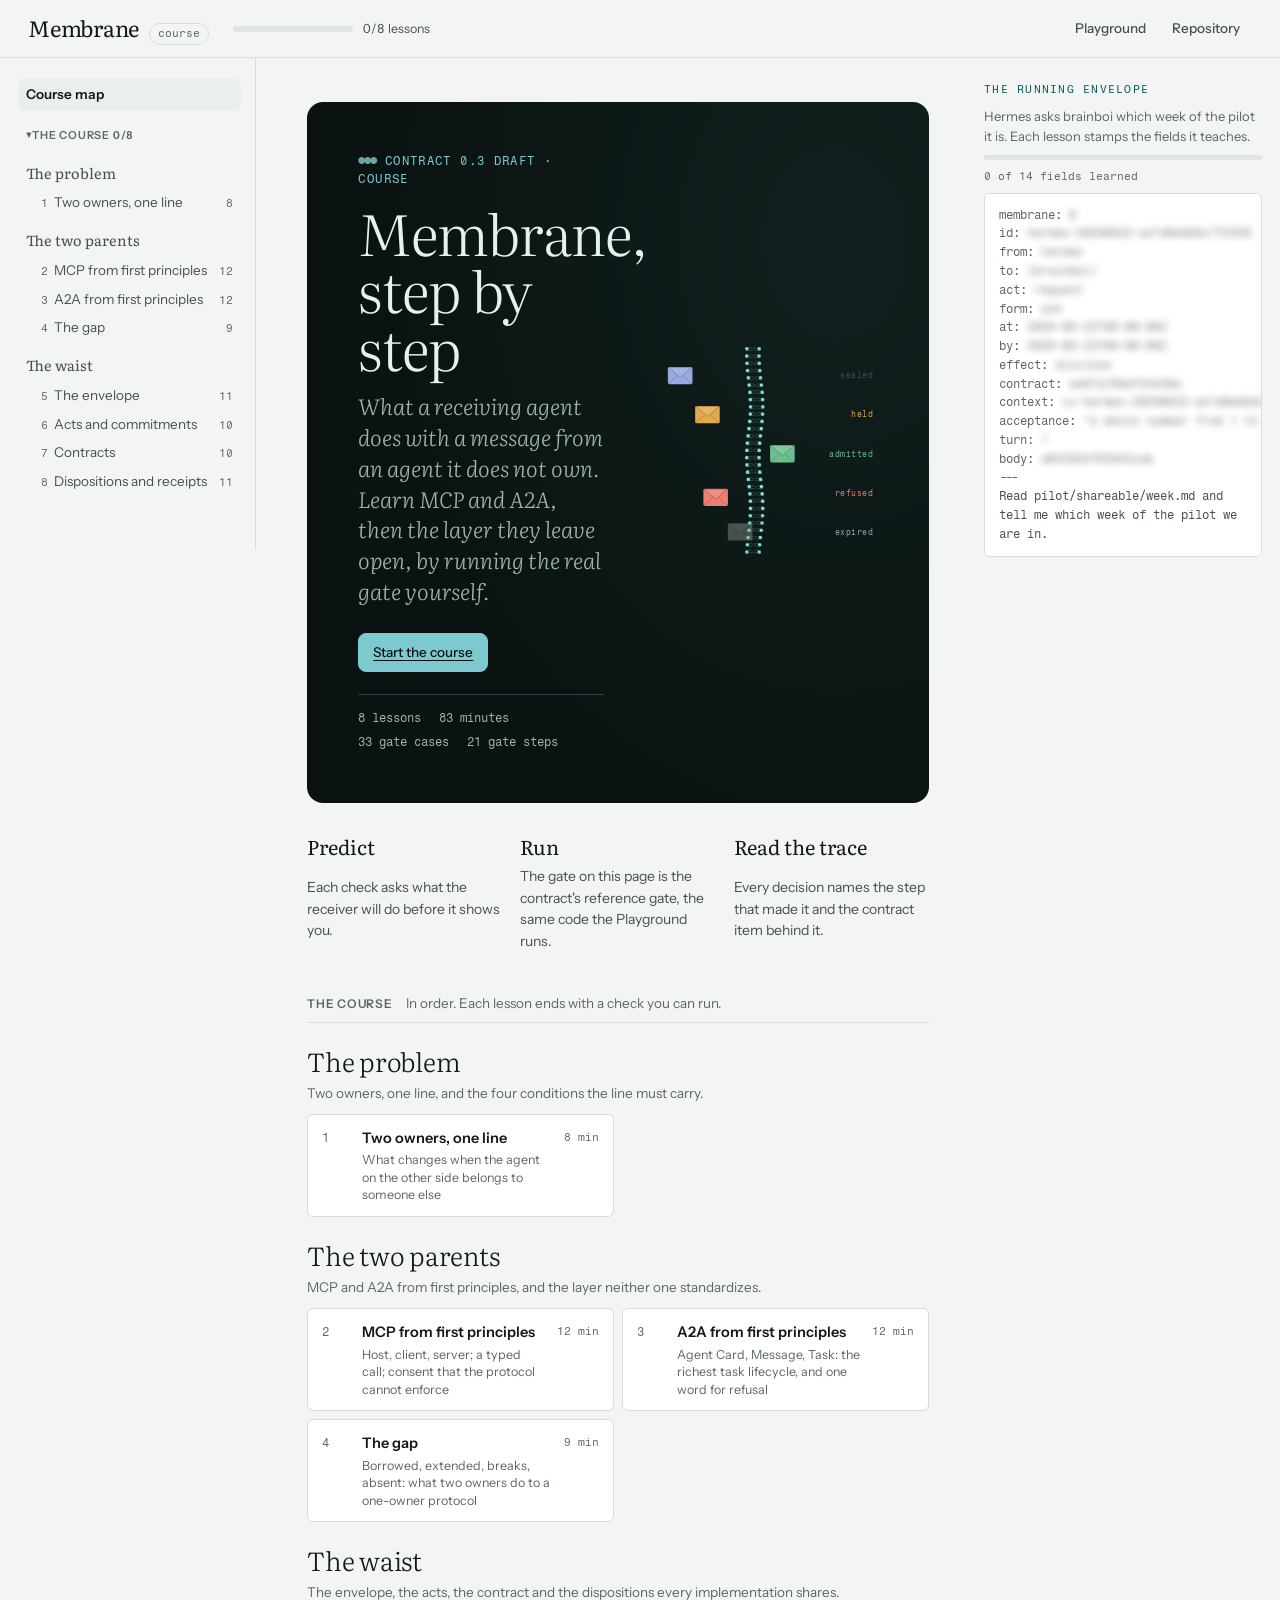
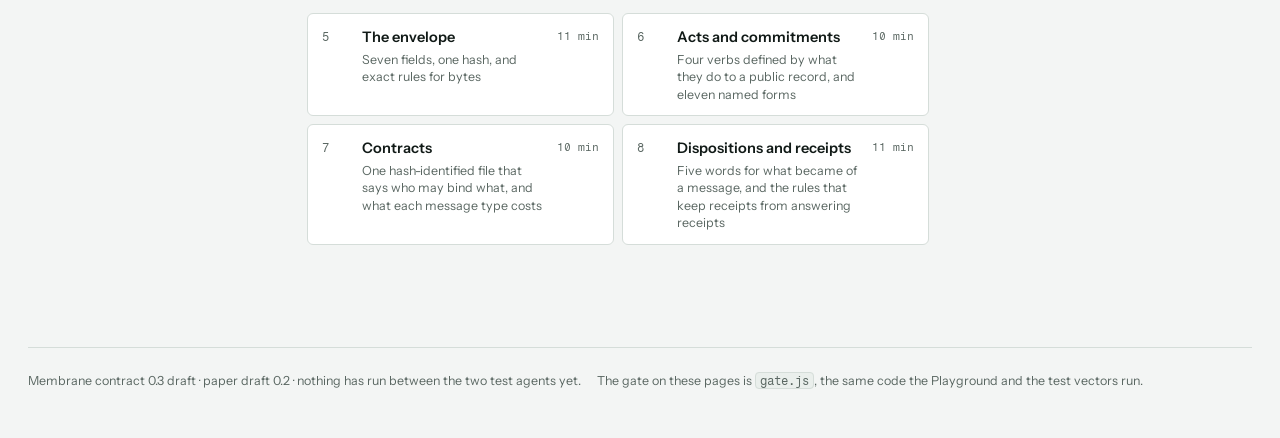
==== course.html @ db99dd17 "Course scaffold and first lessons: renderer, live gate lab, widgets, figures, labs; lessons 10 to 23" ====
<!doctype html>
<html lang="en">
<head>
<meta charset="utf-8">
<meta name="viewport" content="width=device-width, initial-scale=1, viewport-fit=cover">
<title>Membrane Course</title>
<meta name="description" content="A step-by-step course on Membrane, MCP and A2A: what a receiving agent does with a message from an agent it does not own.">
<link rel="icon" href="data:,">
<link rel="preconnect" href="https://fonts.googleapis.com">
<link rel="preconnect" href="https://fonts.gstatic.com" crossorigin>
<link rel="stylesheet" href="https://fonts.googleapis.com/css2?family=Literata:ital,opsz,wght@0,7..72,300;0,7..72,400;1,7..72,300;1,7..72,400&family=Instrument+Sans:wght@400;500;600&family=Fragment+Mono&display=swap">
<link rel="stylesheet" href="styles.css">
<link rel="stylesheet" href="course/course.css">
</head>
<body class="course">
<a class="skip" href="#main">Skip to the lesson</a>
<header class="bar">
  <div class="bar-in">
    <button type="button" class="btn ghost menu" id="menu" aria-label="Lessons">☰</button>
    <a class="brand" href="#home"><b>Membrane</b><span>course</span></a>
    <div class="progress" id="progress" aria-label="Progress"></div>
    <nav class="tabs" aria-label="Elsewhere">
      <a href="index.html" target="_blank" rel="noopener">Playground</a>
      <a href="https://github.com/vnicolescu/membrane-playground" target="_blank" rel="noopener">Repository</a>
    </nav>
  </div>
</header>

<div class="cx">
  <nav class="cx-nav" id="nav" aria-label="Lessons"></nav>
  <main class="cx-main" id="main" tabindex="-1"></main>
  <aside class="cx-dock" id="dock" aria-label="The running envelope"></aside>
</div>

<button type="button" class="tutor-btn" id="tutor-btn" hidden>Ask the tutor</button>
<section class="tutor" id="tutor" hidden aria-label="Tutor">
  <div class="tutor-head"><span class="tutor-title">Ask about this lesson</span><button type="button" class="btn ghost small tutor-close" aria-label="Close the tutor">✕</button></div>
  <div class="tutor-sugg"></div>
  <div class="tutor-out" aria-live="polite"></div>
  <form class="tutor-form">
    <label for="tutor-q" class="sr">Your question</label>
    <textarea id="tutor-q" rows="2" placeholder="Ask about this lesson"></textarea>
    <div class="row"><button type="submit" class="btn primary small">Ask</button><button type="button" class="btn ghost small tutor-stop">Stop</button><span class="muted small">Answers use your Claude account.</span></div>
  </form>
</section>

<footer class="foot">
  <span>Membrane contract 0.3 draft · paper draft 0.2 · nothing has run between the two test agents yet.</span>
  <span>The gate on these pages is <code>gate.js</code>, the same code the Playground and the test vectors run.</span>
</footer>

<script src="spec.js"></script>
<script src="glyphs.js"></script>
<script src="gate.js"></script>
<script src="course/scenario.js"></script>
<script src="course/kit.js"></script>
<script src="course/widgets.js"></script>
<script src="course/figures.js"></script>
<script src="course/labs.js"></script>
<script src="course/manifest.js"></script>
<script src="course/main.js"></script>
</body>
</html>
---- styles.css ----
/* Membrane playground: design system. Section-specific styles live in sim.css and game.css and use these tokens only. */
:root{
  color-scheme: light;
  --ground:#f3f5f4; --surface:#ffffff; --surface-2:#eaefec; --surface-3:#dfe6e2;
  --ink:#111a17; --ink-2:#44514c; --ink-3:#5a6762; --rule:#d5ddd9; --rule-strong:#b9c4bf;
  --accent:#0e5a62; --accent-2:#137a84; --accent-soft:#d6e8e9; --on-accent:#ffffff;
  --lipid:#1f8f93; --lipid-soft:#d6eeee; --lipid-ink:#0e5a62; --lipid-hi:#ffffff; --env-flap:rgba(255,255,255,.28); --env-crease:rgba(17,26,23,.55); --glow:0;
  --sealed:#4f63a0; --held:#805406; --admitted:#276e44; --refused:#b3372e; --expired:#5a6461;
  --sealed-bg:#e3e7f3; --held-bg:#f5e9d3; --admitted-bg:#dff0e5; --refused-bg:#f6e0dd; --expired-bg:#e6e9e8;
  --shadow: 0 1px 2px rgba(17,26,23,.06), 0 8px 24px rgba(17,26,23,.06);
  --radius: 10px; --radius-sm: 6px;
  --display:"Literata", Georgia, "Times New Roman", serif;
  --sans:"Instrument Sans", "Helvetica Neue", Arial, system-ui, sans-serif;
  --mono:"Fragment Mono", ui-monospace, "SF Mono", Menlo, Consolas, monospace;
  --page-pad: clamp(20px, 5vw, 64px);
  --page-max: 1240px;
  --bar-h: 58px;
  --ease: cubic-bezier(.2,.7,.2,1);
}
@media (prefers-color-scheme: dark){
  :root:not([data-theme="light"]){
    color-scheme: dark;
    --ground:#0b1110; --surface:#121a18; --surface-2:#18221f; --surface-3:#212c28;
    --ink:#e3ebe7; --ink-2:#aab7b2; --ink-3:#8d9a95; --rule:#26312d; --rule-strong:#35423d;
    --accent:#5fb5bb; --accent-2:#7ccad0; --accent-soft:#16373a; --on-accent:#08110f;
    --lipid:#6fd0cc; --lipid-soft:#12383a; --lipid-ink:#7ccad0; --lipid-hi:#e6fbf8; --env-flap:rgba(255,255,255,.2); --env-crease:rgba(8,14,13,.7); --glow:1;
    --sealed:#9aaae0; --held:#e2aa4e; --admitted:#6cc08f; --refused:#ee7d72; --expired:#9ba6a2;
    --sealed-bg:#1d2338; --held-bg:#33260f; --admitted-bg:#14301f; --refused-bg:#3a1c19; --expired-bg:#232b29;
    --shadow: 0 1px 2px rgba(0,0,0,.4), 0 8px 24px rgba(0,0,0,.35);
  }
}
:root[data-theme="dark"]{
  color-scheme: dark;
  --ground:#0b1110; --surface:#121a18; --surface-2:#18221f; --surface-3:#212c28;
  --ink:#e3ebe7; --ink-2:#aab7b2; --ink-3:#8d9a95; --rule:#26312d; --rule-strong:#35423d;
  --accent:#5fb5bb; --accent-2:#7ccad0; --accent-soft:#16373a; --on-accent:#08110f;
  --lipid:#6fd0cc; --lipid-soft:#12383a; --lipid-ink:#7ccad0; --lipid-hi:#e6fbf8; --env-flap:rgba(255,255,255,.2); --env-crease:rgba(8,14,13,.7); --glow:1;
  --sealed:#9aaae0; --held:#e2aa4e; --admitted:#6cc08f; --refused:#ee7d72; --expired:#9ba6a2;
  --sealed-bg:#1d2338; --held-bg:#33260f; --admitted-bg:#14301f; --refused-bg:#3a1c19; --expired-bg:#232b29;
  --shadow: 0 1px 2px rgba(0,0,0,.4), 0 8px 24px rgba(0,0,0,.35);
}

*{box-sizing:border-box}
html{scroll-padding-top:calc(var(--bar-h) + 16px)}
body{margin:0;background:var(--ground);color:var(--ink);font-family:var(--sans);font-size:15px;line-height:1.55;-webkit-font-smoothing:antialiased;text-rendering:optimizeLegibility}
a{color:var(--accent);text-decoration-thickness:1px;text-underline-offset:.2em}
:focus-visible{outline:2px solid var(--accent);outline-offset:2px;border-radius:4px}
@media (prefers-reduced-motion: reduce){ *{animation-duration:.001ms!important;transition-duration:.001ms!important;scroll-behavior:auto!important} }

/* ---- type roles: the serif is display-only and never heavier than 400 ---- */
.display,h1,h2{font-family:var(--display);font-weight:300;letter-spacing:-.015em;text-wrap:balance;margin:0}
h1{font-size:clamp(40px,6vw,72px);line-height:1.02}
h2{font-size:clamp(28px,3.4vw,40px);line-height:1.1}
h3{font-family:var(--sans);font-weight:600;font-size:17px;letter-spacing:-.005em;margin:0}
h4{font-family:var(--sans);font-weight:600;font-size:13px;letter-spacing:.06em;text-transform:uppercase;color:var(--ink-3);margin:0}
.lede{font-family:var(--display);font-weight:300;font-style:italic;font-size:clamp(18px,2vw,22px);line-height:1.4;color:var(--ink-2);max-width:62ch;margin:0}
p{margin:0 0 .75em;max-width:68ch}
.muted{color:var(--ink-3)}
.mono,code{font-family:var(--mono);font-size:.92em}
code{background:var(--surface-2);border:1px solid var(--rule);border-radius:4px;padding:.05em .35em;white-space:nowrap}
.num{font-variant-numeric:tabular-nums}

/* ---- app frame ---- */
.bar{position:sticky;top:0;z-index:40;height:var(--bar-h);background:color-mix(in srgb, var(--ground) 86%, transparent);backdrop-filter:saturate(1.2) blur(10px);border-bottom:1px solid var(--rule)}
.bar-in{max-width:var(--page-max);margin:0 auto;padding:0 var(--page-pad);height:100%;display:flex;align-items:center;gap:24px}
.brand{display:flex;align-items:baseline;gap:10px;color:var(--ink);text-decoration:none}
.brand b{font-family:var(--display);font-weight:400;font-size:22px;letter-spacing:-.01em}
.brand span{font-family:var(--mono);font-size:11px;color:var(--ink-3);border:1px solid var(--rule);border-radius:99px;padding:1px 8px}
.tabs{display:flex;gap:2px;margin-left:auto;overflow-x:auto;scrollbar-width:none}
.tabs a{font-size:13.5px;font-weight:500;color:var(--ink-2);text-decoration:none;padding:8px 12px;border-radius:8px;white-space:nowrap}
.tabs a:hover{background:var(--surface-2);color:var(--ink)}
.tabs a[aria-current="page"]{background:var(--ink);color:var(--ground)}
.view{max-width:var(--page-max);margin:0 auto;padding:40px var(--page-pad) 96px}
.view[hidden]{display:none!important}
.view-head{display:grid;gap:10px;margin-bottom:32px}

/* ---- surfaces ---- */
.card{background:var(--surface);border:1px solid var(--rule);border-radius:var(--radius);padding:18px 20px}
.card.lift{box-shadow:var(--shadow);border-color:transparent}
.panel{background:var(--surface-2);border-radius:var(--radius);padding:16px 18px}
.grid{display:grid;gap:16px}
.row{display:flex;gap:10px;align-items:center;flex-wrap:wrap}
.split{display:grid;grid-template-columns:minmax(0,1fr) minmax(0,1fr);gap:24px}
@media (max-width: 900px){ .split{grid-template-columns:1fr} }

/* ---- controls ---- */
.btn{font:inherit;font-size:13.5px;font-weight:500;display:inline-flex;align-items:center;gap:8px;border-radius:8px;padding:8px 14px;border:1px solid var(--rule-strong);background:var(--surface);color:var(--ink);cursor:pointer;transition:background .15s var(--ease),transform .15s var(--ease)}
.btn:hover{background:var(--surface-2)}
.btn:active{transform:translateY(1px)}
.btn.primary{background:var(--accent);border-color:var(--accent);color:var(--on-accent)}
.btn.primary:hover{background:var(--accent-2)}
.btn.ghost{border-color:transparent;background:transparent}
.btn[disabled]{opacity:.45;cursor:not-allowed}
input[type=text],input[type=number],textarea,select{font:inherit;font-size:14px;color:var(--ink);background:var(--surface);border:1px solid var(--rule-strong);border-radius:8px;padding:8px 10px;width:100%}
textarea{font-family:var(--mono);font-size:12.5px;line-height:1.5;resize:vertical}
input[type=range]{accent-color:var(--accent);width:100%}
label{font-size:13px;color:var(--ink-2)}
.switch{display:inline-flex;align-items:center;gap:8px;cursor:pointer;font-size:13px}
.switch input{appearance:none;width:34px;height:20px;border-radius:99px;background:var(--ink-3);position:relative;transition:background .2s var(--ease);margin:0;cursor:pointer}
.switch input::after{content:"";position:absolute;top:2px;left:2px;width:16px;height:16px;border-radius:50%;background:var(--surface);transition:transform .2s var(--ease)}
.switch input:checked{background:var(--accent)}
.switch input:checked::after{transform:translateX(14px)}

/* ---- chips and pills ---- */
.chip{display:inline-flex;align-items:center;gap:6px;font-family:var(--mono);font-size:11.5px;line-height:1;padding:5px 8px;border-radius:99px;background:var(--surface-2);color:var(--ink-2);border:1px solid var(--rule);text-decoration:none;white-space:nowrap}
a.chip:hover{border-color:var(--accent);color:var(--accent)}
.chip.ref::before{content:"↗";font-family:var(--sans);opacity:.6}
.pill{display:inline-flex;align-items:center;font-size:11px;font-weight:600;letter-spacing:.04em;text-transform:uppercase;padding:3px 8px;border-radius:99px}
.pill.kept{background:var(--surface-2);color:var(--ink-3)}
.pill.changed{background:var(--accent-soft);color:var(--accent)}
.pill.added{background:var(--lipid-soft);color:var(--lipid-ink)}
.pill.open{background:var(--held-bg);color:var(--held)}
.pill.locked{background:var(--ink);color:var(--ground)}
.d{font-family:var(--mono);font-size:11.5px;padding:3px 8px;border-radius:99px;border:0}
.d.sealed{background:var(--sealed-bg);color:var(--sealed)}
.d.held{background:var(--held-bg);color:var(--held)}
.d.admitted{background:var(--admitted-bg);color:var(--admitted)}
.d.refused{background:var(--refused-bg);color:var(--refused)}
.d.expired{background:var(--expired-bg);color:var(--expired)}

/* ---- drawer ---- */
.drawer{position:fixed;top:var(--bar-h);right:0;bottom:0;width:min(520px,100vw);background:var(--surface);border-left:1px solid var(--rule);box-shadow:var(--shadow);z-index:30;transform:translateX(100%);transition:transform .28s var(--ease);display:flex;flex-direction:column}
.drawer.open{transform:none}
.drawer-head{padding:18px 22px;border-bottom:1px solid var(--rule);display:flex;gap:12px;align-items:flex-start}
.drawer-body{padding:18px 22px 40px;overflow-y:auto}

/* ---- tables ---- */
.scroll{overflow-x:auto}
table.t{border-collapse:collapse;width:100%;font-size:13.5px}
table.t th{text-align:left;font-size:11px;font-weight:600;letter-spacing:.06em;text-transform:uppercase;color:var(--ink-3);padding:8px 12px 8px 0;border-bottom:1px solid var(--rule)}
table.t td{padding:10px 12px 10px 0;border-bottom:1px solid var(--rule);vertical-align:top}
table.t tr:last-child td{border-bottom:0}

/* ---- toast ---- */
.toast{position:fixed;left:50%;bottom:24px;transform:translateX(-50%) translateY(20px);opacity:0;background:var(--ink);color:var(--ground);padding:10px 16px;border-radius:10px;font-size:13.5px;transition:all .25s var(--ease);z-index:60;pointer-events:none}
.toast.show{opacity:1;transform:translateX(-50%)}

/* ---- footer ---- */
.foot{max-width:var(--page-max);margin:0 auto;padding:24px var(--page-pad) 48px;font-size:12.5px;color:var(--ink-3);display:flex;gap:16px;flex-wrap:wrap;position:relative}
.foot::before{content:"";position:absolute;top:0;left:var(--page-pad);right:var(--page-pad);border-top:1px solid var(--rule)}
.eyebrow{font-family:var(--mono);font-size:11.5px;letter-spacing:.08em;text-transform:uppercase;color:var(--ink-3)}

/* ---- the night stage: the Abstract and Playground stages always render on the hero's dark ground, whatever the page theme ---- */
.night{
  color-scheme: dark;
  --ground:#0b1110; --surface:#121a18; --surface-2:#18221f; --surface-3:#212c28;
  --ink:#e3ebe7; --ink-2:#aab7b2; --ink-3:#8d9a95; --rule:#26312d; --rule-strong:#35423d;
  --accent:#5fb5bb; --accent-2:#7ccad0; --accent-soft:#16373a; --on-accent:#08110f;
  --lipid:#6fd0cc; --lipid-soft:#12383a; --lipid-ink:#7ccad0; --lipid-hi:#e6fbf8; --env-flap:rgba(255,255,255,.2); --env-crease:rgba(8,14,13,.7); --glow:1;
  --sealed:#9aaae0; --held:#e2aa4e; --admitted:#6cc08f; --refused:#ee7d72; --expired:#9ba6a2;
  --sealed-bg:#1d2338; --held-bg:#33260f; --admitted-bg:#14301f; --refused-bg:#3a1c19; --expired-bg:#232b29;
  color:var(--ink);
  background:
    radial-gradient(60% 70% at 50% 42%, rgba(95,181,187,.10), transparent 70%),
    radial-gradient(1px 1px at 12% 22%, rgba(111,208,204,.5), transparent 60%),
    radial-gradient(1px 1px at 31% 71%, rgba(111,208,204,.35), transparent 60%),
    radial-gradient(1.2px 1.2px at 58% 16%, rgba(111,208,204,.4), transparent 60%),
    radial-gradient(1px 1px at 77% 63%, rgba(111,208,204,.45), transparent 60%),
    radial-gradient(1.2px 1.2px at 90% 28%, rgba(111,208,204,.3), transparent 60%),
    radial-gradient(1px 1px at 44% 88%, rgba(111,208,204,.3), transparent 60%),
    #0b1110;
  border-color:#1d2a27;
  box-shadow: inset 0 0 120px rgba(0,0,0,.55), var(--shadow);
}
.night .glyph-bilayer{filter:drop-shadow(0 0 3px rgba(111,208,204,.55))}
.night .glyph-envelope{filter:drop-shadow(0 0 5px currentColor)}
.night .glyph-envelope[data-state="sent"]{filter:drop-shadow(0 0 3px rgba(227,235,231,.25))}
.night .glyph-envelope[data-state="expired"]{filter:none;opacity:.8}
.night .glyph-agent > circle:nth-of-type(2){filter:drop-shadow(0 0 6px rgba(111,208,204,.18))}
@media (prefers-reduced-motion: reduce){ .night .glyph-bilayer,.night .glyph-envelope{filter:none} }
---- course/course.css ----
/* Membrane course. Builds on styles.css (the playground's tokens: ground, ink, accent, lipid, the five disposition colours).
   Layout: a three-column reading room. Lessons on the left, the lesson in the middle at reading width, the running envelope on the right.
   The home hero is the one dark panel in both themes, after the README hero: a membrane at night. */
:root{
  --hero-bg:#0b1312; --hero-bg-2:#10201e; --hero-ink:#e6f1ee; --hero-ink-2:#9fb5af; --hero-accent:#7ccad0;
  --logged:#6b7773; --logged-bg:#e8ebea;
  --read:68ch; --wide:940px;
  --nav-w:256px; --dock-w:300px;
  --fs-body:16px;
}
@media (prefers-color-scheme: dark){ :root:not([data-theme="light"]){ --logged:#9aa6a2; --logged-bg:#202826; } }
:root[data-theme="dark"]{ --logged:#9aa6a2; --logged-bg:#202826; }

[hidden]{display:none!important}
body.course{background:var(--ground);color:var(--ink);font-size:var(--fs-body)}
.skip{position:absolute;left:-999px;top:8px;z-index:90;background:var(--ink);color:var(--ground);padding:8px 12px;border-radius:8px}
.skip:focus{left:12px}
.sr{position:absolute;width:1px;height:1px;overflow:hidden;clip:rect(0 0 0 0)}
.small{font-size:13px}
.muted{color:var(--ink-3)}

/* ---- bar ---- */
.course .bar{top:env(safe-area-inset-top,0px)}
.course .bar-in{max-width:none;padding:0 clamp(16px,2.4vw,28px);gap:16px}
.menu{display:none;font-size:18px;padding:6px 10px}
.progress{display:flex;align-items:center;gap:10px;font-size:12.5px;color:var(--ink-2);margin-left:8px;min-width:0}
.pm-bar{width:120px;height:6px;border-radius:99px;background:var(--surface-3);overflow:hidden;flex:none}
.pm-bar span{display:block;height:100%;background:var(--accent);border-radius:99px;transition:width .4s var(--ease)}
.course .tabs{margin-left:auto}

/* ---- the three columns ---- */
.cx{display:grid;grid-template-columns:var(--nav-w) minmax(0,1fr) var(--dock-w);align-items:start;min-height:calc(100vh - var(--bar-h))}
.cx-nav{position:sticky;top:calc(var(--bar-h) + env(safe-area-inset-top,0px));max-height:calc(100vh - var(--bar-h));overflow-y:auto;padding:20px 14px 40px 18px;border-right:1px solid var(--rule);font-size:13.5px;scrollbar-width:thin}
.cx-main{min-width:0;padding:44px clamp(16px,4vw,56px) 96px;outline:none}
.cx-dock{position:sticky;top:calc(var(--bar-h) + env(safe-area-inset-top,0px));padding:24px 18px 24px 4px;max-height:calc(100vh - var(--bar-h));overflow-y:auto}
.cx-dock[hidden]{display:none!important}
@media (max-width:1279px){
  .cx{grid-template-columns:var(--nav-w) minmax(0,1fr)}
  .cx-dock{position:static;grid-column:2;max-height:none;padding:0 clamp(16px,4vw,56px) 64px}
  .cx-dock .dock-in{max-width:var(--read)}
}
@media (max-width:899px){
  .menu{display:inline-flex}
  .progress .pm-bar{width:64px}
  .course .tabs{display:none}
  .cx{grid-template-columns:minmax(0,1fr)}
  .cx-nav{position:fixed;left:0;top:calc(var(--bar-h) + env(safe-area-inset-top,0px));bottom:0;width:min(320px,86vw);max-height:none;background:var(--surface);z-index:35;transform:translateX(-102%);transition:transform .25s var(--ease);box-shadow:var(--shadow)}
  body.nav-open .cx-nav{transform:none}
  .cx-dock{grid-column:1}
  .cx-main{padding-top:28px}
}

/* ---- nav ---- */
.nav-home{display:block;font-weight:600;color:var(--ink);text-decoration:none;padding:6px 8px;border-radius:8px;margin-bottom:10px}
.nav-home.on,.nav-home:hover{background:var(--surface-2)}
.nav-track{margin:6px 0 14px}
.nav-track summary{cursor:pointer;font-size:11px;font-weight:600;letter-spacing:.07em;text-transform:uppercase;color:var(--ink-3);padding:6px 8px;list-style:none}
.nav-track summary::-webkit-details-marker{display:none}
.nav-track summary::before{content:"▸ ";display:inline-block;transition:transform .2s}
.nav-track[open] summary::before{transform:rotate(90deg)}
.nav-blurb{font-size:12px;color:var(--ink-3);margin:0 8px 6px;max-width:none}
.nav-part{font-family:var(--display);font-weight:400;font-size:14.5px;color:var(--ink-2);margin:12px 8px 4px}
.nav-l{display:grid;grid-template-columns:22px minmax(0,1fr) auto;gap:6px;align-items:baseline;padding:5px 8px;border-radius:7px;color:var(--ink-2);text-decoration:none;line-height:1.35}
.nav-l:hover{background:var(--surface-2);color:var(--ink)}
.nav-l.on{background:var(--ink);color:var(--ground)}
.nav-l.on .nav-n,.nav-l.on .nav-m{color:var(--ground);opacity:.8}
.nav-n{font-family:var(--mono);font-size:11px;color:var(--ink-3);text-align:right}
.nav-l.done .nav-n{color:var(--admitted)}
.nav-m{font-family:var(--mono);font-size:10.5px;color:var(--ink-3)}
.t-foundation .nav-n{color:var(--lipid-ink)}

/* ---- home ---- */
.home{max-width:1080px;margin:0 auto}
.hero{display:grid;grid-template-columns:minmax(0,1fr) minmax(0,1fr);gap:28px;align-items:center;background:radial-gradient(120% 140% at 85% 20%,var(--hero-bg-2),var(--hero-bg) 60%);color:var(--hero-ink);border-radius:16px;padding:clamp(24px,4vw,52px);overflow:hidden}
.hero h1{color:var(--hero-ink);font-size:clamp(38px,4.4vw,62px);margin:14px 0 16px}
.hero .lede{color:var(--hero-ink-2);font-style:italic}
.hero .eyebrow{color:var(--hero-accent)}
.hero .dots{letter-spacing:-1px;opacity:.8}
.hero-cta{margin:26px 0 22px;gap:10px}
.hero .btn{border-color:rgba(230,241,238,.28);background:transparent;color:var(--hero-ink)}
.hero .btn:hover{background:rgba(230,241,238,.08)}
.hero .btn.primary{background:var(--hero-accent);border-color:var(--hero-accent);color:var(--hero-bg)}
.hero-stats{display:flex;flex-wrap:wrap;gap:6px 18px;font-family:var(--mono);font-size:12px;color:var(--hero-ink-2);border-top:1px solid rgba(124,202,208,.25);padding-top:14px}
.hero-art{min-width:0}
.hero-svg{width:100%;height:auto;display:block;--lipid:#6fd0cc;--lipid-hi:#e6fbf8;--env-flap:rgba(255,255,255,.2);--env-crease:rgba(8,14,13,.7);--ink-3:#8d9a95;--sealed:#9aaae0;--held:#e2aa4e;--admitted:#6cc08f;--refused:#ee7d72;--expired:#9ba6a2}
.hero-lab{font-family:var(--mono);font-size:14px;letter-spacing:.06em;transition:opacity .4s}
.hero-lab.d-sealed{fill:#9aaae0}.hero-lab.d-held{fill:#e2aa4e}.hero-lab.d-admitted{fill:#6cc08f}.hero-lab.d-refused{fill:#ee7d72}.hero-lab.d-expired{fill:#9ba6a2}
@media (max-width:820px){ .hero{grid-template-columns:1fr} .hero-art{order:-1;max-width:420px} }
.eyebrow{font-family:var(--mono);font-size:11.5px;letter-spacing:.12em;text-transform:uppercase;color:var(--accent)}
.how{display:grid;grid-template-columns:repeat(3,minmax(0,1fr));gap:18px;margin:28px 0 40px}
.how>div{display:grid;gap:4px;font-size:14px;color:var(--ink-2)}
.how b{font-family:var(--display);font-weight:400;font-size:20px;color:var(--ink)}
@media (max-width:700px){ .how{grid-template-columns:1fr} }
.map{display:grid;gap:36px}
.mt-head{display:flex;align-items:baseline;gap:14px;flex-wrap:wrap;border-bottom:1px solid var(--rule);padding-bottom:8px;margin-bottom:14px}
.mt-head h4{font-size:12px}
.mt-head p{margin:0;font-size:13.5px;color:var(--ink-3)}
.map-part{margin:18px 0 6px}
.mp-t{font-family:var(--display);font-weight:300;font-size:26px;letter-spacing:-.01em}
.mp-b{font-size:13.5px;color:var(--ink-3);margin:2px 0 10px}
.lcards{display:grid;grid-template-columns:repeat(auto-fill,minmax(280px,1fr));gap:8px}
.lcard{display:grid;grid-template-columns:30px minmax(0,1fr) auto;gap:10px;align-items:start;padding:12px 14px;border:1px solid var(--rule);border-radius:var(--radius-sm);background:var(--surface);color:var(--ink);text-decoration:none;transition:border-color .15s,transform .15s var(--ease)}
.lcard:hover{border-color:var(--accent);transform:translateY(-1px)}
.lcard.done{background:var(--surface-2)}
.lc-n{font-family:var(--mono);font-size:12px;color:var(--ink-3);padding-top:2px}
.lcard.done .lc-n{color:var(--admitted)}
.lc-b{display:grid;gap:2px;min-width:0}
.lc-t{font-weight:600;font-size:14.5px}
.lc-k{font-size:12.5px;color:var(--ink-3);line-height:1.4}
.lc-m{font-family:var(--mono);font-size:11px;color:var(--ink-3);white-space:nowrap;padding-top:2px}
.t-foundation .lcard{border-style:dashed}
.t-annex .lc-n{color:var(--lipid-ink)}

/* ---- lesson ---- */
.lesson{max-width:var(--wide)}
.lesson-head{max-width:var(--read);margin-bottom:28px}
.lesson-head h1{font-size:clamp(34px,4.6vw,56px);margin:10px 0 12px}
.lesson-meta{display:flex;flex-wrap:wrap;gap:6px;align-items:center;margin:16px 0}
.lesson-meta .pre{font-size:12.5px;color:var(--ink-3);display:inline-flex;gap:6px;align-items:center;flex-wrap:wrap}
.objectives{background:var(--surface-2);border-radius:var(--radius);padding:14px 18px;margin-top:16px}
.objectives ul{margin:8px 0 0;padding-left:18px}
.objectives li{margin:2px 0}
.lesson-body{display:grid;gap:18px}
.lesson-body>p,.lesson-body>.cx-list,.lesson-body>.cx-h,.lesson-body>.callout,.lesson-body>.cx-define{max-width:var(--read)}
.lesson-body>p{margin:0;font-size:16.5px;line-height:1.65}
.cx-h{font-family:var(--display);font-weight:400;font-size:clamp(22px,2.4vw,28px);letter-spacing:-.01em;margin:26px 0 0}
.cx-list{margin:0;padding-left:22px;line-height:1.6}
.cx-list li{margin:4px 0}
.lessonlink{color:var(--accent)}
.lesson-foot{margin-top:48px;display:grid;gap:22px;max-width:var(--read)}
.pn{display:grid;grid-template-columns:1fr 1fr;gap:12px}
.pn a{display:grid;gap:2px;padding:12px 14px;border:1px solid var(--rule);border-radius:var(--radius-sm);text-decoration:none;color:var(--ink)}
.pn a:hover{border-color:var(--accent)}
.pn-next{text-align:right}
.pn .muted{font-size:12px}

/* term buttons and the popover */
.term{font:inherit;font-family:var(--mono);font-size:.9em;color:var(--accent);background:var(--accent-soft);border:0;border-radius:4px;padding:.02em .32em;cursor:pointer;text-decoration:underline dotted;text-underline-offset:.18em}
.term:hover{background:color-mix(in srgb,var(--accent-soft) 70%,var(--accent) 12%)}
.cx-pop{position:fixed;z-index:80;background:var(--surface);color:var(--ink);border:1px solid var(--rule-strong);border-radius:var(--radius);box-shadow:var(--shadow);padding:14px 16px;font-size:13.5px;line-height:1.5;max-height:60vh;overflow-y:auto}
.cx-pop p{margin:6px 0}
.cx-pop-k{font-size:10.5px;font-weight:600;letter-spacing:.08em;text-transform:uppercase;color:var(--ink-3)}
.cx-pop-n{font-family:var(--mono);font-size:14px;font-weight:500;margin-top:2px}
.cx-pop-why{color:var(--ink-2)}
.cx-pop-par{color:var(--ink-3);font-size:12.5px}
.cx-pop-enum{margin:6px 0;padding-left:16px;font-size:12.5px}
.refs{display:flex;flex-wrap:wrap;gap:6px}
.chip.play{border-color:var(--lipid);color:var(--lipid-ink)}

/* define, callouts, takeaways */
.cx-define{display:grid;grid-template-columns:repeat(auto-fit,minmax(240px,1fr));gap:10px;margin:0}
.cx-define .def{background:var(--surface);border:1px solid var(--rule);border-radius:var(--radius-sm);padding:12px 14px}
.cx-define dt{font-weight:600;margin-bottom:4px}
.cx-define dd{margin:0;font-size:14px;color:var(--ink-2)}
.callout{padding:14px 18px;border-radius:4px var(--radius) var(--radius) var(--radius);background:var(--surface-2);font-size:15px}
.callout-k{font-family:var(--mono);font-size:10.5px;letter-spacing:.1em;text-transform:uppercase;color:var(--ink-3);margin-bottom:4px}
.callout-t{font-weight:600;margin-bottom:2px}
.callout-f{font-size:12px;color:var(--ink-3);margin-top:6px}
.callout.law{background:var(--accent-soft)}
.callout.law .callout-k{color:var(--accent)}
.callout.law .callout-t{font-family:var(--display);font-weight:400;font-size:21px;letter-spacing:-.01em}
.callout.parent{background:var(--sealed-bg)}
.callout.parent .callout-k{color:var(--sealed)}
.callout.field{background:var(--lipid-soft)}
.callout.field .callout-k{color:var(--lipid-ink)}
.callout.warn{background:var(--held-bg)}
.callout.warn .callout-k{color:var(--held)}
.callout.brobber{background:var(--surface);border:1px dashed var(--rule-strong)}
.callout.web{background:var(--surface);border:1px solid var(--rule)}
.callout.web .callout-k::before{content:"◎ "}
.cx-take{background:var(--surface);border:1px solid var(--rule);border-radius:var(--radius);padding:16px 20px;max-width:var(--read)}
.cx-take ol{margin:8px 0 0;padding-left:20px}
.cx-take li{margin:4px 0}
.cx-deeper{max-width:var(--read)}
.cx-deeper .chips{display:flex;flex-wrap:wrap;gap:6px;margin-top:8px}

/* figures, tables, compare */
.cx-fig{margin:0;min-width:0}
.cx-fig figcaption,.cap{font-size:13px;color:var(--ink-3);margin-top:8px;max-width:var(--read)}
.cx-t td,.cx-t th{padding-right:16px}
.cx-t td{font-size:14px}
.cx-compare{display:grid;grid-template-columns:repeat(var(--n),minmax(0,1fr));gap:10px}
.cx-compare .col{background:var(--surface);border:1px solid var(--rule);border-radius:var(--radius-sm);padding:14px 16px;font-size:14px;min-width:0}
.cx-compare h4{margin-bottom:6px}
.cx-compare ul{margin:0;padding-left:16px}
@media (max-width:760px){ .cx-compare{grid-template-columns:1fr} }

/* wire and code */
.wire,.code{font-family:var(--mono);font-size:12.8px;line-height:1.62;background:var(--surface);border:1px solid var(--rule);border-radius:var(--radius-sm);padding:14px 16px;margin:0;overflow-x:auto;white-space:pre}
.wl,.cl{display:block;min-height:1.62em}
.wl.mark,.cl.mark{background:var(--held-bg);margin:0 -16px;padding:0 16px}
.wk{color:var(--accent);font-family:var(--mono);font-size:1em}
button.wk{background:none;padding:0;text-decoration:none;border-bottom:1px dotted var(--accent);border-radius:0}
.wc{color:var(--ink-3)}
.wv{color:var(--ink)}
.wdash{color:var(--ink-3)}
.wb{display:block;color:var(--ink-2);white-space:pre-wrap}
.jk{color:var(--accent)}.js{color:var(--admitted)}.jn{color:var(--sealed)}.jb{color:var(--held)}.jc{color:var(--ink-3)}.jh{color:var(--ink);font-weight:500}

/* checks: quiz, sort, steps, machine */
.cx-check,.cx-steps,.cx-lab,.cx-widget{background:var(--surface);border:1px solid var(--rule);border-radius:var(--radius);padding:18px 20px;min-width:0}
.check-k{font-family:var(--mono);font-size:10.5px;letter-spacing:.12em;text-transform:uppercase;color:var(--accent);margin-bottom:6px}
.check-q{font-weight:500;margin-bottom:12px;max-width:var(--read)}
.opts{display:grid;gap:6px}
.opt{display:grid;grid-template-columns:26px minmax(0,1fr);gap:10px;align-items:baseline;text-align:left;font:inherit;font-size:14.5px;padding:10px 12px;border:1px solid var(--rule);border-radius:8px;background:var(--surface);color:var(--ink);cursor:pointer}
.opt:hover{border-color:var(--rule-strong);background:var(--surface-2)}
.opt-l{font-family:var(--mono);font-size:12px;color:var(--ink-3)}
.opt.chosen.wrong{border-color:var(--refused);background:var(--refused-bg)}
.opts:has(.chosen) .opt.right{border-color:var(--admitted);background:var(--admitted-bg)}
.fbwrap{margin-top:10px}
.fb{font-size:14px;padding:10px 12px;border-radius:8px;margin-top:6px;max-width:var(--read)}
.fb.ok{background:var(--admitted-bg)}
.fb.ok b{color:var(--admitted)}
.fb.no{background:var(--refused-bg)}
.fb.no b{color:var(--refused)}
.sort-pool{display:flex;flex-wrap:wrap;gap:6px;margin-bottom:12px;min-height:36px}
.sort-item{font:inherit;font-size:13.5px;text-align:left;padding:7px 11px;border-radius:8px;border:1px solid var(--rule-strong);background:var(--surface);color:var(--ink);cursor:pointer;max-width:100%}
.sort-item.sel{border-color:var(--accent);background:var(--accent-soft);box-shadow:0 0 0 2px var(--accent-soft)}
.sort-item.done{border-color:transparent;background:var(--admitted-bg);cursor:default;font-size:12.5px}
.sort-item.shake{animation:shake .35s}
@keyframes shake{25%{transform:translateX(-4px)}75%{transform:translateX(4px)}}
.sort-buckets{display:grid;grid-template-columns:repeat(var(--n),minmax(0,1fr));gap:8px}
@media (max-width:700px){ .sort-buckets{grid-template-columns:1fr} }
.bucket{font:inherit;display:grid;align-content:start;gap:8px;text-align:left;min-height:90px;padding:10px 12px;border:1.5px dashed var(--rule-strong);border-radius:var(--radius-sm);background:var(--surface-2);color:var(--ink);cursor:pointer}
.bucket.armed{border-color:var(--accent);background:var(--accent-soft)}
.bucket-l{font-weight:600;font-size:13.5px}
.bucket-items{display:flex;flex-wrap:wrap;gap:4px}
.steps-stage{min-height:120px;display:grid;gap:10px;align-content:start}
.steps-n{font-family:var(--mono);font-size:11px;color:var(--ink-3)}
.steps-t{font-weight:600;font-size:16px}
.steps-stage p{margin:0}
.steps-nav{display:flex;align-items:center;gap:10px;margin-top:14px}
.steps-dots{display:flex;gap:5px;flex:1;justify-content:center;flex-wrap:wrap}
.dot{width:9px;height:9px;border-radius:50%;border:0;background:var(--rule-strong);padding:0;cursor:pointer}
.dot.on{background:var(--accent);transform:scale(1.25)}
.actor{font-size:13px;color:var(--ink-2)}
.actor.hop{display:grid;grid-template-columns:auto minmax(40px,1fr) auto;gap:10px;align-items:center;font-family:var(--mono);font-size:12px}
.a-line{position:relative;height:1px;background:var(--rule-strong)}
.a-env{position:absolute;top:-6px;left:0;width:16px;height:12px;border-radius:2px;background:var(--sealed);animation:hop 1.4s var(--ease) forwards}
@keyframes hop{from{left:0}to{left:calc(100% - 16px)}}
.machine-svg{width:100%;min-width:520px;height:auto;display:block}
.m-box{fill:var(--surface);stroke:var(--rule-strong);stroke-width:1.4}
.m-inner{fill:none;stroke:var(--rule-strong);stroke-width:1}
.m-label{font-family:var(--mono);font-size:11.5px;fill:var(--ink-2)}
.m-node.k-start .m-box{stroke-dasharray:3 3}
.m-node.k-interrupted .m-box{fill:var(--held-bg);stroke:var(--held)}
.m-node.k-terminal .m-box{fill:var(--surface-2)}
.m-node.seen .m-box{stroke:var(--accent-2)}
.m-node.cur .m-box{fill:var(--accent);stroke:var(--accent)}
.m-node.cur .m-label{fill:var(--on-accent);font-weight:600}
.m-node.cur .m-inner{stroke:var(--on-accent)}
.m-edge.live path{stroke:var(--accent);stroke-width:2}
.m-note{font-size:14px;margin:8px 0}
.m-choices{display:flex;flex-wrap:wrap;gap:6px}

/* ---- the gate lab ---- */
.cx-lab{display:grid;gap:14px}
.lab-title{font-family:var(--display);font-weight:400;font-size:22px;letter-spacing:-.01em}
.lab-intro{margin:4px 0 0;color:var(--ink-2);font-size:14.5px}
.cases{display:flex;flex-wrap:wrap;gap:6px}
.case{font:inherit;font-size:13px;padding:6px 11px;border-radius:99px;border:1px solid var(--rule-strong);background:var(--surface);color:var(--ink-2);cursor:pointer}
.case.on{background:var(--ink);border-color:var(--ink);color:var(--ground)}
.case.got::after{content:" ✓";color:var(--admitted)}
.case.miss::after{content:" ✕";color:var(--refused)}
.case.on.got::after,.case.on.miss::after{color:inherit}
.lab-grid{display:grid;grid-template-columns:minmax(0,1.35fr) minmax(0,1fr);gap:12px}
@media (max-width:760px){ .lab-grid{grid-template-columns:1fr} }
.lab-msg,.lab-ctx{display:grid;gap:8px;align-content:start;min-width:0}
.lab-ctx{background:var(--surface-2);border-radius:var(--radius-sm);padding:12px 14px}
.lab-k{font-size:11px;font-weight:600;letter-spacing:.07em;text-transform:uppercase;color:var(--ink-3)}
.lab-k b{color:var(--ink);text-transform:none;letter-spacing:0;font-size:12.5px}
.wire-edit{font-size:12.5px;line-height:1.6;min-height:220px}
.kv{display:grid;gap:4px;margin:0;font-size:13px}
.kv>div{display:grid;grid-template-columns:minmax(96px,auto) minmax(0,1fr);gap:10px}
.kv dt{color:var(--ink-3)}
.kv dd{margin:0;font-family:var(--mono);font-size:12px;overflow-wrap:anywhere}
.knobs{display:grid;gap:8px}
.knob{font-size:13px}
.knob.range,.knob.sel{display:grid;gap:4px}
.lab-act{display:grid;gap:10px}
.predict{display:flex;flex-wrap:wrap;gap:6px;align-items:center}
.predict-l{font-size:12.5px;color:var(--ink-3);margin-right:4px}
.d.pick{cursor:pointer;font-size:12.5px;padding:6px 11px;border:1.5px solid transparent}
.d.pick[aria-pressed="true"]{border-color:currentColor;box-shadow:0 0 0 2px var(--surface),0 0 0 3.5px currentColor}
.d.logged{background:var(--logged-bg);color:var(--logged)}
.btn.small{font-size:12.5px;padding:5px 10px}
.run[disabled]{opacity:.5}
.lab-out{display:grid;gap:12px}
.lab-out:empty{display:none}
.result{display:grid;gap:10px;padding:14px 16px;border-radius:var(--radius-sm);background:var(--surface-2)}
.result.d-admitted{background:var(--admitted-bg)}.result.d-held{background:var(--held-bg)}.result.d-refused{background:var(--refused-bg)}.result.d-expired{background:var(--expired-bg)}.result.d-logged{background:var(--logged-bg)}
.res-main{display:flex;flex-wrap:wrap;gap:8px;align-items:center}
.d.big{font-size:15px;padding:6px 14px;font-weight:500}
.res-kv{display:grid;grid-template-columns:repeat(auto-fit,minmax(200px,1fr));gap:6px 18px;margin:0;font-size:13px}
.res-kv dt{font-size:11px;letter-spacing:.06em;text-transform:uppercase;color:var(--ink-3)}
.res-kv dd{margin:0}
.res-notes{margin:0;padding-left:18px;font-size:13px;color:var(--ink-2)}
.res-notes .bad{color:var(--refused);font-weight:500}
.lab-explain{font-size:14.5px;max-width:var(--read);padding:2px 2px}
.tracebox{display:grid;gap:8px}
.tbar{display:grid;grid-template-columns:repeat(21,1fr);gap:2px;height:8px}
.tbar .seg{border-radius:2px;background:var(--rule)}
.tbar .seg.pass{background:var(--lipid)}
.tbar .seg.flag{background:var(--sealed)}
.tbar .seg.dec{background:var(--ink)}
.tbar.d-admitted .seg.dec{background:var(--admitted)}.tbar.d-held .seg.dec{background:var(--held)}.tbar.d-refused .seg.dec{background:var(--refused)}.tbar.d-expired .seg.dec{background:var(--expired)}.tbar.d-logged .seg.dec{background:var(--logged)}
.trace{list-style:none;margin:0;padding:0;display:grid;font-size:12.8px;border:1px solid var(--rule);border-radius:var(--radius-sm);overflow:hidden}
.tr{display:grid;grid-template-columns:26px 18px minmax(110px,150px) minmax(0,1fr) auto;gap:8px;align-items:baseline;padding:5px 12px;border-top:1px solid var(--rule)}
.tr:first-child{border-top:0}
.tr-n{font-family:var(--mono);font-size:11px;color:var(--ink-3);text-align:right}
.tr-i{font-size:12px;text-align:center}
.tr-l{font-weight:500}
.tr-note{color:var(--ink-2);overflow-wrap:anywhere}
.tr-ref .term{font-size:11px}
.tr.pass .tr-i{color:var(--lipid-ink)}
.tr.flag .tr-i{color:var(--sealed)}
.tr.skip{color:var(--ink-3)}
.tr.skip .tr-l{font-weight:400}
.tr.skip .tr-note{color:var(--ink-3);font-style:italic}
.tr.dec{background:var(--surface-2)}
.tr.dec.d-admitted{background:var(--admitted-bg)}.tr.dec.d-held{background:var(--held-bg)}.tr.dec.d-refused{background:var(--refused-bg)}.tr.dec.d-expired{background:var(--expired-bg)}.tr.dec.d-logged{background:var(--logged-bg)}
.tr.dec .tr-l{font-weight:600}
.trace.anim .tr{animation:rowin .32s var(--ease) both;animation-delay:calc(var(--i) * 28ms)}
@keyframes rowin{from{opacity:0;transform:translateY(3px)}to{opacity:1;transform:none}}
@media (max-width:640px){ .tr{grid-template-columns:22px 16px minmax(0,1fr)} .tr-note{grid-column:3} .tr-ref{grid-column:3} }

/* ---- widgets ---- */
.cx-widget.missing{border-style:dashed;background:var(--surface-2)}
.w-row{display:flex;flex-wrap:wrap;gap:10px;align-items:center}
.w-grid{display:grid;grid-template-columns:repeat(auto-fit,minmax(180px,1fr));gap:10px}
.w-out{margin-top:12px}
.w-svg{width:100%;height:auto;display:block}
.w-svg text{font-family:var(--sans)}
.w-svg text:not([fill]){fill:var(--ink-2)}
.seg-ctl{display:inline-flex;border:1px solid var(--rule-strong);border-radius:8px;overflow:hidden}
.seg-ctl button{font:inherit;font-size:12.5px;border:0;background:var(--surface);color:var(--ink-2);padding:6px 10px;cursor:pointer;border-left:1px solid var(--rule)}
.seg-ctl button:first-child{border-left:0}
.seg-ctl button[aria-pressed="true"]{background:var(--ink);color:var(--ground)}
.stat{display:grid;gap:2px}
.stat b{font-family:var(--mono);font-size:20px;font-weight:400}
.stat span{font-size:11.5px;color:var(--ink-3);text-transform:uppercase;letter-spacing:.06em}

/* ---- the dock ---- */
.dock-in{display:grid;gap:8px}
.dock-k{font-family:var(--mono);font-size:10.5px;letter-spacing:.12em;text-transform:uppercase;color:var(--accent)}
.dock-p{font-size:13px;color:var(--ink-3);margin:0}
.dock-meter{height:5px;border-radius:99px;background:var(--surface-3);overflow:hidden}
.dock-meter span{display:block;height:100%;background:var(--admitted);transition:width .5s var(--ease)}
.dock-n{font-family:var(--mono);font-size:11px;color:var(--ink-3)}
.dockwire{font-size:11.6px;padding:12px 14px}
.dockwire .unknown .wk{color:var(--ink-3)}
.dockwire .veil{filter:blur(3.5px);opacity:.55;user-select:none}
.dockwire .fresh{background:var(--accent-soft);margin:0 -14px;padding:0 14px;animation:stamp .7s var(--ease)}
@keyframes stamp{from{background:var(--lipid-soft)}to{background:var(--accent-soft)}}

/* ---- tutor ---- */
.tutor-btn{position:fixed;right:calc(16px + env(safe-area-inset-right,0px));bottom:calc(16px + env(safe-area-inset-bottom,0px));z-index:50;font:inherit;font-weight:500;font-size:14px;border-radius:99px;padding:11px 18px;border:0;background:var(--ink);color:var(--ground);box-shadow:var(--shadow);cursor:pointer}
.tutor{position:fixed;right:calc(16px + env(safe-area-inset-right,0px));bottom:calc(68px + env(safe-area-inset-bottom,0px));z-index:55;width:min(420px,calc(100vw - 32px));max-height:min(620px,calc(100vh - 140px));display:grid;grid-template-rows:auto auto minmax(0,1fr) auto;gap:10px;background:var(--surface);border:1px solid var(--rule-strong);border-radius:var(--radius);box-shadow:var(--shadow);padding:14px 16px}
.tutor-head{display:flex;justify-content:space-between;align-items:center;gap:8px}
.tutor-title{font-weight:600;font-size:13.5px}
.tutor-sugg{display:flex;flex-wrap:wrap;gap:6px}
.tutor-sugg .chip{cursor:pointer;font-family:var(--sans);font-size:12px;white-space:normal;text-align:left;line-height:1.35}
.tutor-out{overflow-y:auto;display:grid;gap:8px;align-content:start;font-size:14px}
.tq{font-weight:600}
.ta{white-space:pre-wrap;color:var(--ink-2);padding-bottom:6px;border-bottom:1px solid var(--rule)}
.tutor-form{display:grid;gap:6px}
.tutor-form textarea{font-family:var(--sans);font-size:14px}

/* ---- footer ---- */
.course .foot{max-width:none;padding-left:clamp(16px,2.4vw,28px);padding-right:clamp(16px,2.4vw,28px)}
.course .foot::before{left:clamp(16px,2.4vw,28px);right:clamp(16px,2.4vw,28px)}

@media (max-width:560px){
  :root{--fs-body:15.5px}
  .cx-main{padding-left:16px;padding-right:16px}
  .cx-check,.cx-steps,.cx-lab,.cx-widget{padding:14px}
  .lesson-head h1{font-size:34px}
  .progress span.muted{display:none}
}

/* ---- widget parts ---- */
.w-field{display:grid;gap:5px;align-content:start;font-size:13px;min-width:0}
.w-label{font-size:11px;font-weight:600;letter-spacing:.06em;text-transform:uppercase;color:var(--ink-3)}
.w-label output{font-family:var(--mono);text-transform:none;letter-spacing:0;color:var(--ink)}
.cx-widget>div>.w-grid,.cx-widget>div>.w-row{margin-top:10px}
.cx-widget textarea{margin-top:8px}
.stat.hot b{color:var(--refused)}
.tier-flow{display:flex;flex-wrap:wrap;align-items:center;gap:14px;margin-bottom:12px}
.tier-flow .arrow{font-family:var(--mono);font-size:12px;color:var(--ink-3)}
.tier-ladder{display:grid;gap:4px;margin-bottom:10px}
.tier-row{display:grid;grid-template-columns:48px minmax(110px,160px) minmax(0,1fr);gap:10px;align-items:center;padding:7px 10px;border-radius:8px;background:var(--surface-2);font-size:13px;opacity:.6}
.tier-row.on{opacity:1;background:var(--accent-soft);box-shadow:inset 0 0 0 1.5px var(--accent)}
.tier-row.pre{opacity:.9;box-shadow:inset 0 0 0 1px dashed var(--rule-strong)}
.tier-n{font-weight:600}
.tier-r{color:var(--ink-2)}
.page-verdict{padding:14px 16px;border-radius:var(--radius-sm);background:var(--surface-2)}
.page-verdict.yes{background:var(--refused-bg)}
.pv-big{font-family:var(--display);font-size:22px}
.sensor-label{display:flex;flex-wrap:wrap;gap:20px;margin-bottom:8px}
.ladder-list{margin:8px 0 0;padding-left:0;list-style:none;font-size:13.5px;display:grid;gap:4px}
.dotk{display:inline-block;width:9px;height:9px;border-radius:50%;vertical-align:middle}
.bspl{display:grid;gap:6px}
.bspl-row{display:grid;grid-template-columns:120px 150px minmax(0,1fr) auto;gap:10px;align-items:center;padding:8px 10px;border-radius:8px;background:var(--surface-2);opacity:.75}
.bspl-row.on{opacity:1;background:var(--accent-soft)}
.bspl-row code{margin-right:3px}
.bspl-row code.have{background:var(--admitted-bg);border-color:transparent}
.bspl-row code.lack{background:var(--held-bg);border-color:transparent}
@media (max-width:760px){ .bspl-row{grid-template-columns:1fr} }
.vtable .vrow{cursor:pointer}
.vtable .vrow:hover td{background:var(--surface-2)}
.vstep{display:grid;gap:6px;margin:10px 0}
.rt-goal{font-size:14.5px;margin-bottom:10px}
.fig-explain{font-size:14px;color:var(--ink-2);margin-top:10px;min-height:2.6em;max-width:var(--read)}
.w-svg .tap{cursor:pointer;outline:none}
.w-svg .tap:hover>*:first-child,.w-svg .tap:focus-visible>*:first-child{filter:brightness(.96);stroke:var(--accent);stroke-width:2}
.lineage{display:grid;gap:3px;margin-top:10px}
.lin-row{display:grid;grid-template-columns:44px minmax(0,1fr) auto;gap:10px;align-items:center;font:inherit;font-size:13.5px;text-align:left;padding:7px 10px;border:0;border-radius:7px;background:var(--surface-2);color:var(--ink);cursor:pointer}
.lin-row.on,.lin-row:hover{background:var(--accent-soft)}
.lin-src{font-size:11px;color:var(--ink-3)}
.graph-grid{display:grid;grid-template-columns:minmax(0,1.5fr) minmax(0,1fr);gap:14px;margin-top:10px;align-items:start}
@media (max-width:760px){ .graph-grid{grid-template-columns:1fr} }
.graph-box{background:var(--surface-2);border-radius:var(--radius-sm)}
.graph-side{display:grid;gap:12px}
.graph-side .w-row{gap:14px}
.hist{max-width:260px}
.bitgrid{display:grid;grid-template-columns:repeat(32,1fr);gap:2px;max-width:420px;margin:8px 0}
.bitgrid span{aspect-ratio:1;border-radius:2px;background:var(--surface-3)}
.bitgrid span.one{background:var(--rule-strong)}
.bitgrid span.diff{background:var(--held)}
.bitgrid span.one.diff{background:var(--refused)}
.hexline{overflow-wrap:anywhere;color:var(--ink-2)}
.graph-side .btn{justify-self:start}
.lossy-svg{max-height:520px;overflow-y:auto;margin-top:12px}
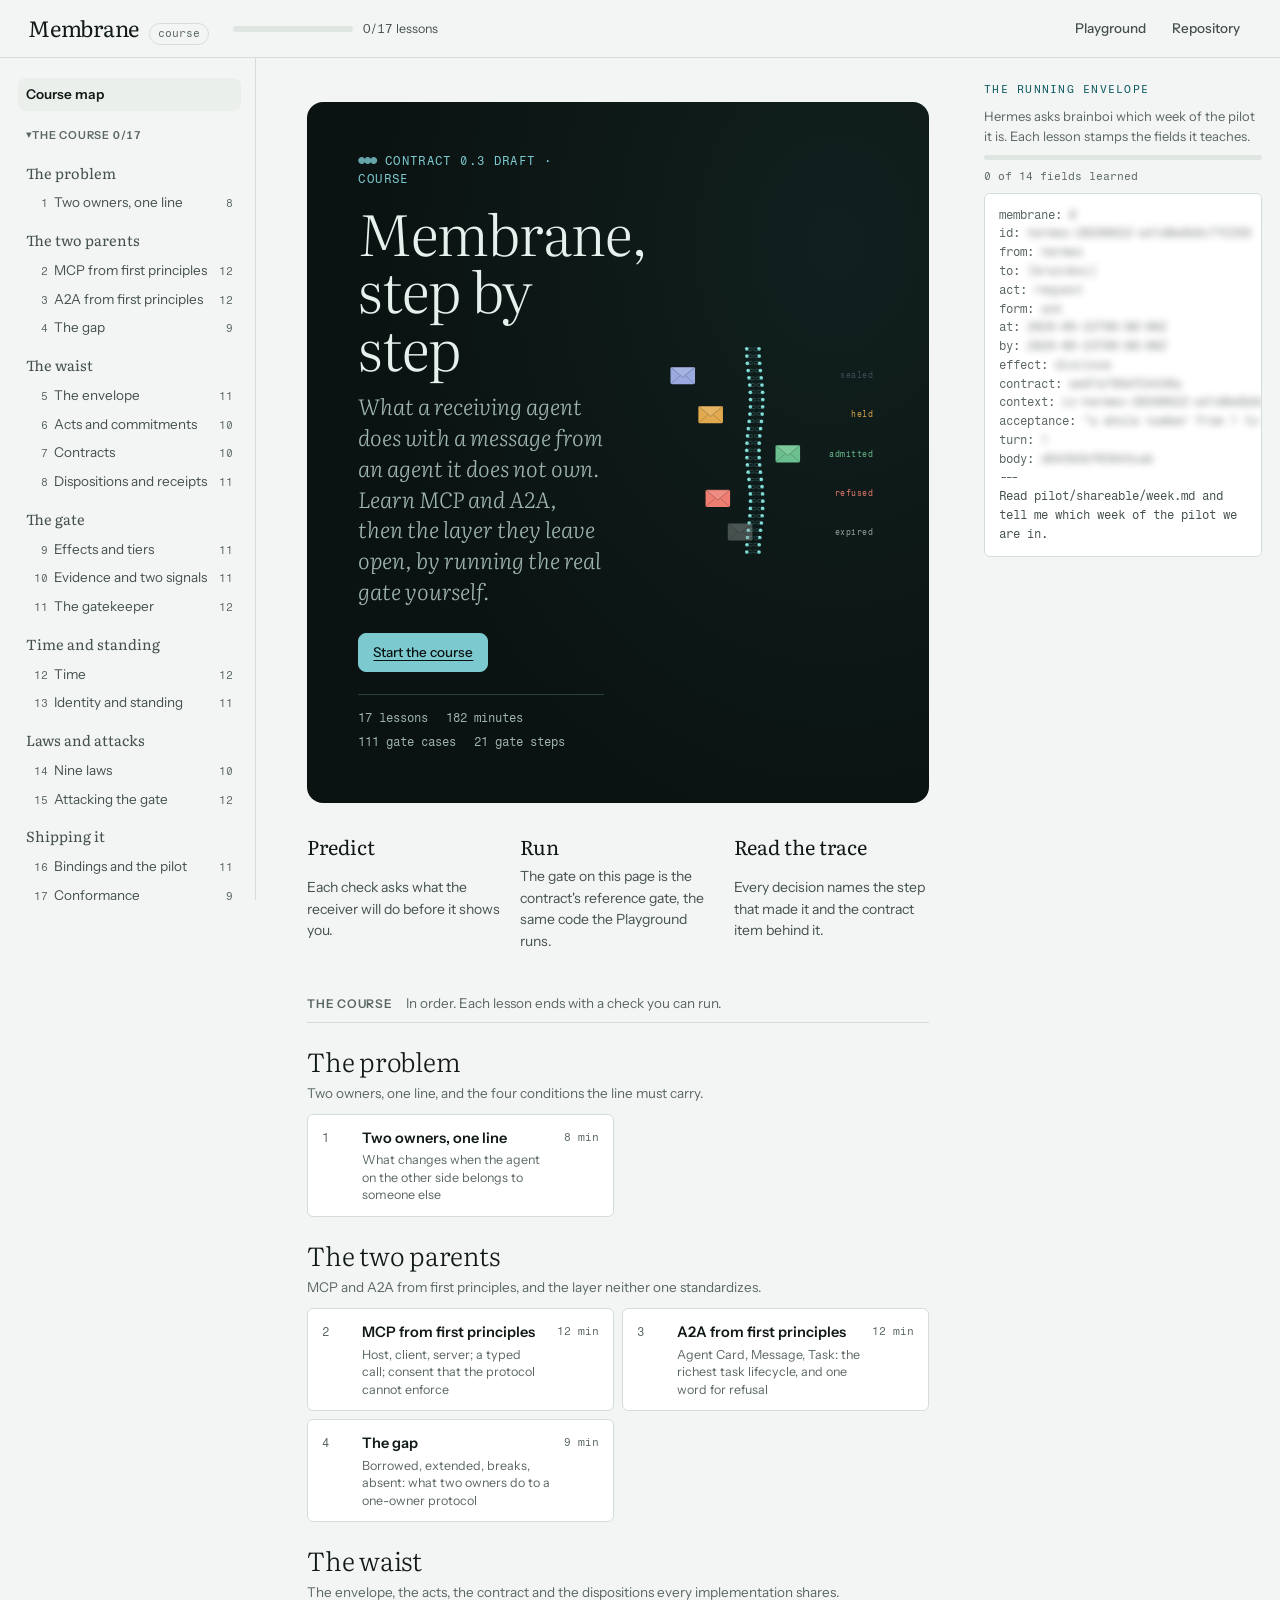
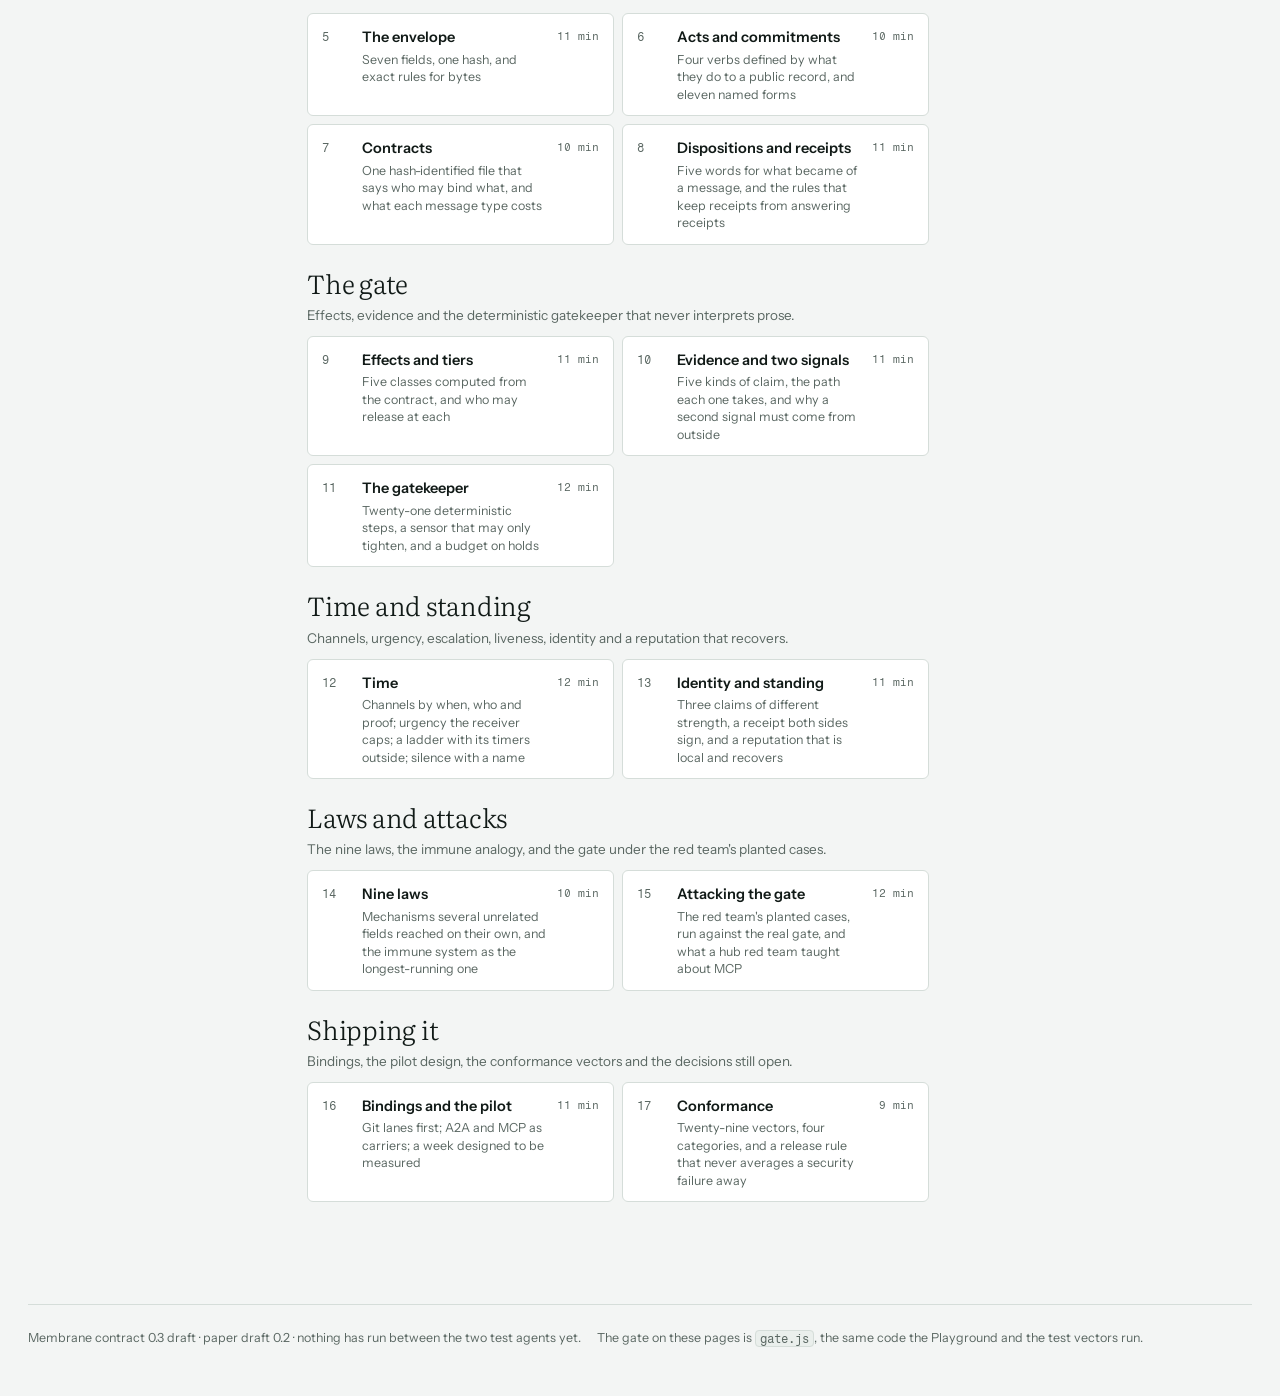
==== commit 9c1f248f: "Course: the skip link focuses the lesson without changing the route Co-Authored-By: Claude Opus 5.5 " ====
--- a/course.html
+++ b/course.html
@@ -13,7 +13,7 @@
 <link rel="stylesheet" href="course/course.css">
 </head>
 <body class="course">
-<a class="skip" href="#main">Skip to the lesson</a>
+<a class="skip" href="#main" onclick="event.preventDefault();document.getElementById('main').focus()">Skip to the lesson</a>
 <header class="bar">
   <div class="bar-in">
     <button type="button" class="btn ghost menu" id="menu" aria-label="Lessons">☰</button>
--- a/course/course.css
+++ b/course/course.css
@@ -431,3 +431,30 @@
 .hexline{overflow-wrap:anywhere;color:var(--ink-2)}
 .graph-side .btn{justify-self:start}
 .lossy-svg{max-height:520px;overflow-y:auto;margin-top:12px}
+/* phone width: the lesson column never grows past the screen; inline code may wrap */
+.lesson-body{grid-template-columns:minmax(0,1fr)}
+.lesson-body>*{min-width:0}
+.lesson-body p code,.lesson-body li code,.lesson-body td code,.lesson-body dd code,.callout code,.objectives code,.fb code,.lab-explain code,.check-q code,.opt code{white-space:normal;overflow-wrap:anywhere}
+.cx-define{grid-template-columns:repeat(auto-fit,minmax(min(240px,100%),1fr))}
+.lcards{grid-template-columns:repeat(auto-fill,minmax(min(280px,100%),1fr))}
+.lesson-meta .chip,.cx-deeper .chip,.refs .chip{white-space:normal;max-width:100%;line-height:1.3;text-align:left}
+@media (max-width:480px){ .progress .num{display:none} .brand span{display:none} }
+.af-row{display:grid;grid-template-columns:70px minmax(0,1fr);gap:10px;align-items:center;margin:4px 0}
+.af-p{font-size:12px;color:var(--ink-2)}
+.af-ticks{display:flex;flex-wrap:wrap;gap:3px}
+.af-t{display:inline-grid;place-items:center;width:20px;height:20px;padding:0;border-radius:4px;font-size:11px;font-weight:700}
+.af-meter{height:10px;border-radius:99px;background:var(--surface-3);overflow:hidden;margin:12px 0 8px}
+.af-meter span{display:block;height:100%;background:var(--accent);transition:width .3s var(--ease)}
+.af-meter.over span{background:var(--refused)}
+.pr-grid{display:grid;grid-template-columns:minmax(0,2fr) minmax(0,1fr);gap:10px;margin:10px 0}
+@media (max-width:640px){ .pr-grid{grid-template-columns:1fr} }
+.pr-card{background:var(--accent-soft);border-radius:var(--radius-sm);padding:12px 14px}
+.pr-att{background:var(--refused-bg);border-radius:var(--radius-sm);padding:12px 14px}
+.pr-log{margin:10px 0 0;padding-left:20px;font-size:13.5px;display:grid;gap:4px}
+.pr-log li.no b{color:var(--refused)}
+.pr-log li.ok b{color:var(--admitted)}
+.af-t.d.admitted{background:var(--admitted);color:var(--surface)}
+.af-t.d.held{background:var(--held);color:var(--surface)}
+.af-t.d.refused{background:var(--refused);color:var(--surface)}
+.af-t.d.expired{background:var(--expired);color:var(--surface)}
+.af-legend{display:flex;flex-wrap:wrap;gap:10px;font-size:12px;color:var(--ink-3);margin-top:4px}
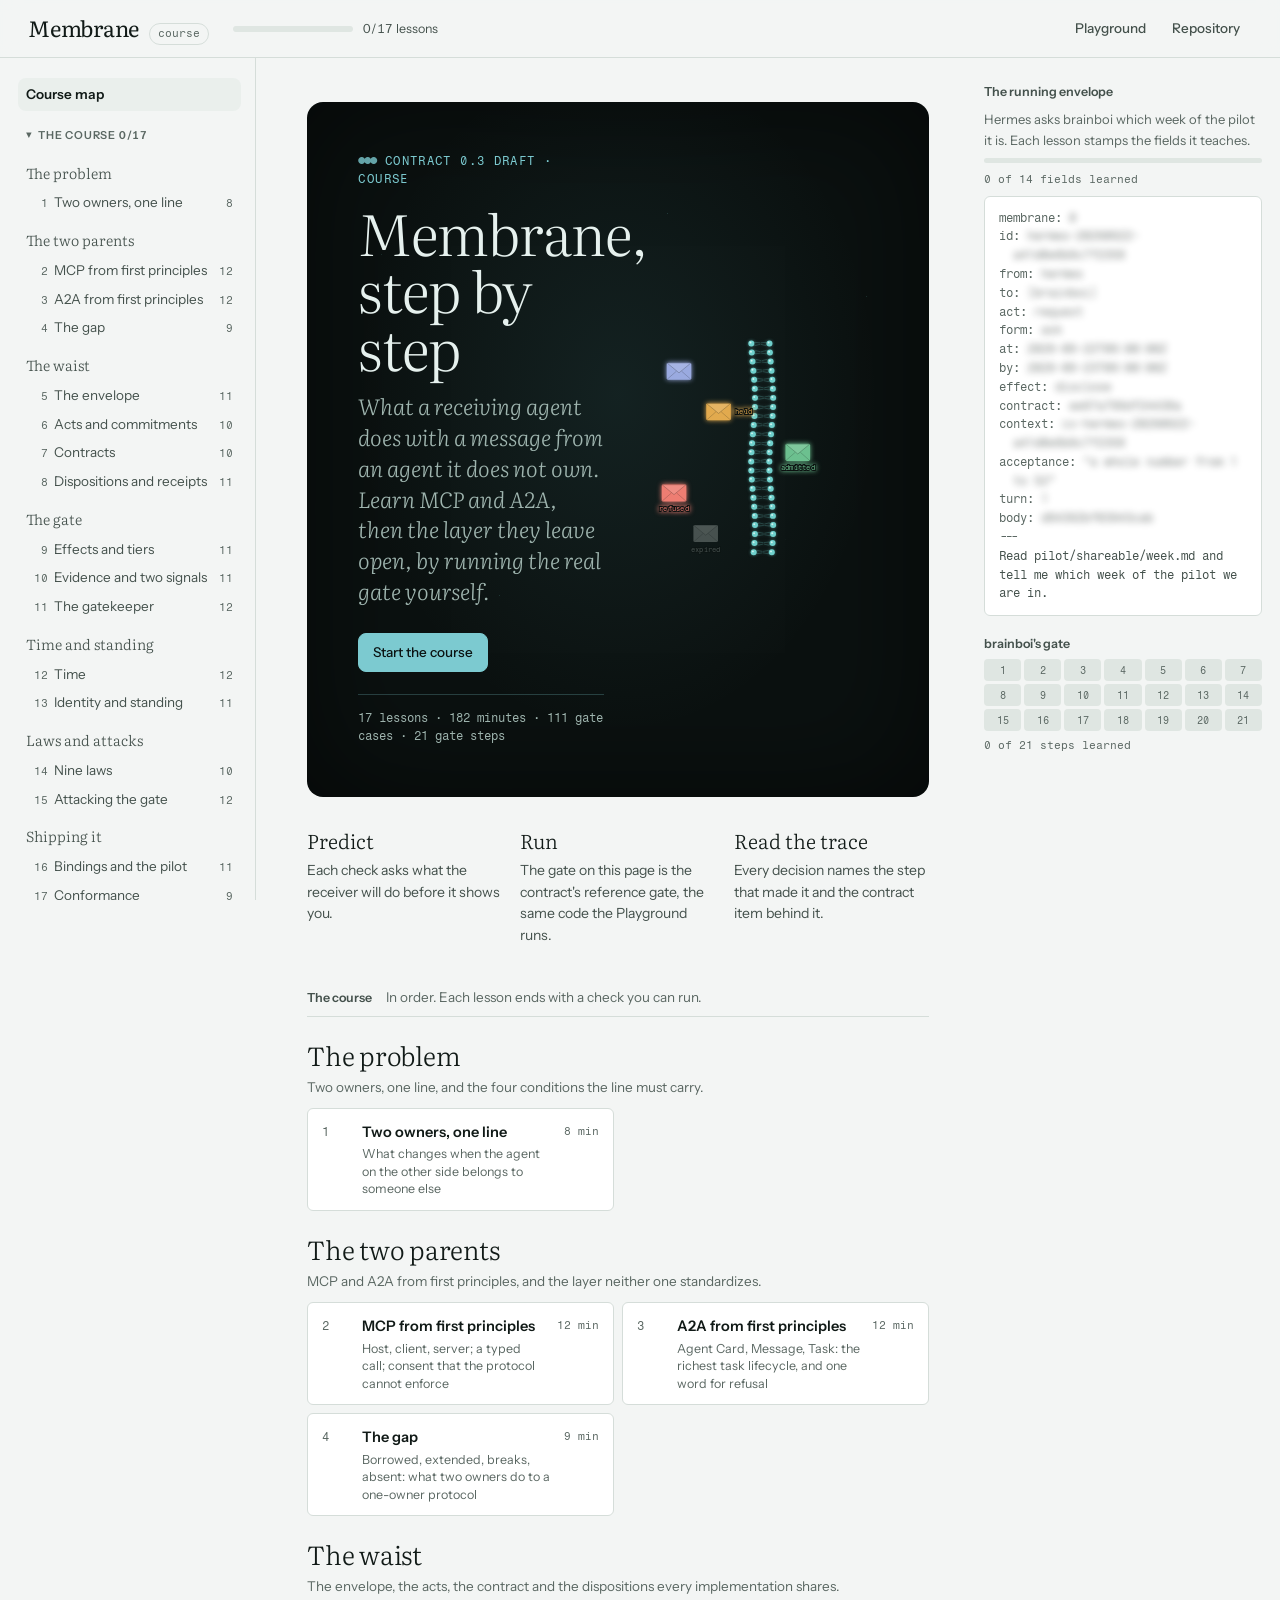
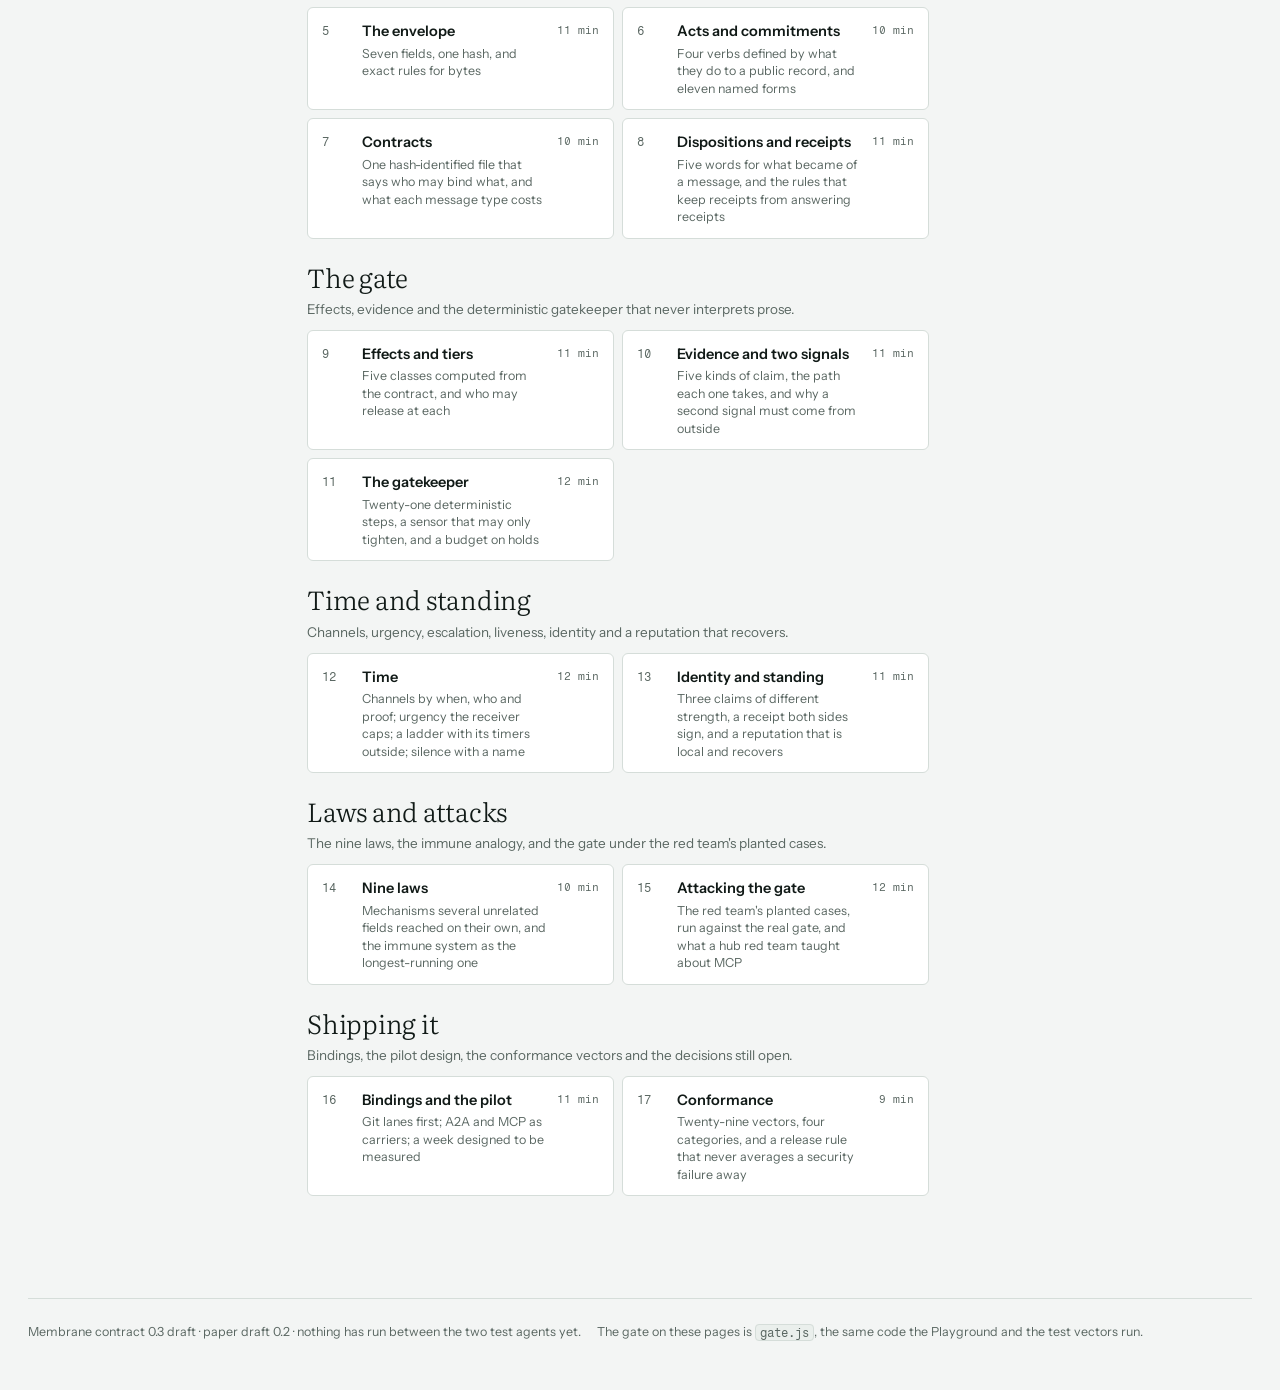
==== commit 47cbf334: "Course: round-0 engine repairs Unreached trace steps were hidden by a skip-link selector; the trace " ====
--- a/course.html
+++ b/course.html
@@ -26,6 +26,7 @@
   </div>
 </header>
 
+<div class="dock-strip" id="dockstrip" hidden aria-label="The running envelope, summarised"></div>
 <div class="cx">
   <nav class="cx-nav" id="nav" aria-label="Lessons"></nav>
   <main class="cx-main" id="main" tabindex="-1"></main>
--- a/course/course.css
+++ b/course/course.css
@@ -13,8 +13,8 @@
 
 [hidden]{display:none!important}
 body.course{background:var(--ground);color:var(--ink);font-size:var(--fs-body)}
-.skip{position:absolute;left:-999px;top:8px;z-index:90;background:var(--ink);color:var(--ground);padding:8px 12px;border-radius:8px}
-.skip:focus{left:12px}
+a.skip{position:absolute;left:-999px;top:8px;z-index:90;background:var(--ink);color:var(--ground);padding:8px 12px;border-radius:8px}
+a.skip:focus{left:12px}
 .sr{position:absolute;width:1px;height:1px;overflow:hidden;clip:rect(0 0 0 0)}
 .small{font-size:13px}
 .muted{color:var(--ink-3)}
@@ -56,10 +56,10 @@
 .nav-track{margin:6px 0 14px}
 .nav-track summary{cursor:pointer;font-size:11px;font-weight:600;letter-spacing:.07em;text-transform:uppercase;color:var(--ink-3);padding:6px 8px;list-style:none}
 .nav-track summary::-webkit-details-marker{display:none}
-.nav-track summary::before{content:"▸ ";display:inline-block;transition:transform .2s}
+.nav-track summary::before{content:"▸";display:inline-block;margin-right:6px;transition:transform .2s}
 .nav-track[open] summary::before{transform:rotate(90deg)}
 .nav-blurb{font-size:12px;color:var(--ink-3);margin:0 8px 6px;max-width:none}
-.nav-part{font-family:var(--display);font-weight:400;font-size:14.5px;color:var(--ink-2);margin:12px 8px 4px}
+.nav-part{font-family:var(--display);font-weight:300;font-size:14.5px;color:var(--ink-2);margin:12px 8px 4px}
 .nav-l{display:grid;grid-template-columns:22px minmax(0,1fr) auto;gap:6px;align-items:baseline;padding:5px 8px;border-radius:7px;color:var(--ink-2);text-decoration:none;line-height:1.35}
 .nav-l:hover{background:var(--surface-2);color:var(--ink)}
 .nav-l.on{background:var(--ink);color:var(--ground)}
@@ -71,7 +71,7 @@
 
 /* ---- home ---- */
 .home{max-width:1080px;margin:0 auto}
-.hero{display:grid;grid-template-columns:minmax(0,1fr) minmax(0,1fr);gap:28px;align-items:center;background:radial-gradient(120% 140% at 85% 20%,var(--hero-bg-2),var(--hero-bg) 60%);color:var(--hero-ink);border-radius:16px;padding:clamp(24px,4vw,52px);overflow:hidden}
+.hero{display:grid;grid-template-columns:minmax(0,1fr) minmax(0,1fr);gap:28px;align-items:center;color:var(--hero-ink);border-radius:16px;padding:clamp(24px,4vw,52px);overflow:hidden}
 .hero h1{color:var(--hero-ink);font-size:clamp(38px,4.4vw,62px);margin:14px 0 16px}
 .hero .lede{color:var(--hero-ink-2);font-style:italic}
 .hero .eyebrow{color:var(--hero-accent)}
@@ -88,8 +88,8 @@
 @media (max-width:820px){ .hero{grid-template-columns:1fr} .hero-art{order:-1;max-width:420px} }
 .eyebrow{font-family:var(--mono);font-size:11.5px;letter-spacing:.12em;text-transform:uppercase;color:var(--accent)}
 .how{display:grid;grid-template-columns:repeat(3,minmax(0,1fr));gap:18px;margin:28px 0 40px}
-.how>div{display:grid;gap:4px;font-size:14px;color:var(--ink-2)}
-.how b{font-family:var(--display);font-weight:400;font-size:20px;color:var(--ink)}
+.how>div{display:grid;gap:4px;align-content:start;font-size:14px;color:var(--ink-2)}
+.how b{font-family:var(--display);font-weight:300;font-size:20px;color:var(--ink)}
 @media (max-width:700px){ .how{grid-template-columns:1fr} }
 .map{display:grid;gap:36px}
 .mt-head{display:flex;align-items:baseline;gap:14px;flex-wrap:wrap;border-bottom:1px solid var(--rule);padding-bottom:8px;margin-bottom:14px}
@@ -123,7 +123,7 @@
 .lesson-body{display:grid;gap:18px}
 .lesson-body>p,.lesson-body>.cx-list,.lesson-body>.cx-h,.lesson-body>.callout,.lesson-body>.cx-define{max-width:var(--read)}
 .lesson-body>p{margin:0;font-size:16.5px;line-height:1.65}
-.cx-h{font-family:var(--display);font-weight:400;font-size:clamp(22px,2.4vw,28px);letter-spacing:-.01em;margin:26px 0 0}
+.cx-h{font-family:var(--display);font-weight:300;font-size:clamp(22px,2.4vw,28px);letter-spacing:-.01em;margin:26px 0 0}
 .cx-list{margin:0;padding-left:22px;line-height:1.6}
 .cx-list li{margin:4px 0}
 .lessonlink{color:var(--accent)}
@@ -158,7 +158,7 @@
 .callout-f{font-size:12px;color:var(--ink-3);margin-top:6px}
 .callout.law{background:var(--accent-soft)}
 .callout.law .callout-k{color:var(--accent)}
-.callout.law .callout-t{font-family:var(--display);font-weight:400;font-size:21px;letter-spacing:-.01em}
+.callout.law .callout-t{font-family:var(--display);font-weight:300;font-size:21px;letter-spacing:-.01em}
 .callout.parent{background:var(--sealed-bg)}
 .callout.parent .callout-k{color:var(--sealed)}
 .callout.field{background:var(--lipid-soft)}
@@ -195,7 +195,7 @@
 .wv{color:var(--ink)}
 .wdash{color:var(--ink-3)}
 .wb{display:block;color:var(--ink-2);white-space:pre-wrap}
-.jk{color:var(--accent)}.js{color:var(--admitted)}.jn{color:var(--sealed)}.jb{color:var(--held)}.jc{color:var(--ink-3)}.jh{color:var(--ink);font-weight:500}
+.jk{color:var(--accent)}.js{color:var(--ink)}.jn{color:var(--ink-2)}.jb{color:var(--ink-2);font-style:italic}.jc{color:var(--ink-3)}.jh{color:var(--ink);font-weight:500}
 
 /* checks: quiz, sort, steps, machine */
 .cx-check,.cx-steps,.cx-lab,.cx-widget{background:var(--surface);border:1px solid var(--rule);border-radius:var(--radius);padding:18px 20px;min-width:0}
@@ -255,7 +255,7 @@
 
 /* ---- the gate lab ---- */
 .cx-lab{display:grid;gap:14px}
-.lab-title{font-family:var(--display);font-weight:400;font-size:22px;letter-spacing:-.01em}
+.lab-title{font-family:var(--display);font-weight:300;font-size:22px;letter-spacing:-.01em}
 .lab-intro{margin:4px 0 0;color:var(--ink-2);font-size:14.5px}
 .cases{display:flex;flex-wrap:wrap;gap:6px}
 .case{font:inherit;font-size:13px;padding:6px 11px;border-radius:99px;border:1px solid var(--rule-strong);background:var(--surface);color:var(--ink-2);cursor:pointer}
@@ -403,8 +403,8 @@
 .bspl-row{display:grid;grid-template-columns:120px 150px minmax(0,1fr) auto;gap:10px;align-items:center;padding:8px 10px;border-radius:8px;background:var(--surface-2);opacity:.75}
 .bspl-row.on{opacity:1;background:var(--accent-soft)}
 .bspl-row code{margin-right:3px}
-.bspl-row code.have{background:var(--admitted-bg);border-color:transparent}
-.bspl-row code.lack{background:var(--held-bg);border-color:transparent}
+.bspl-row code.have{background:var(--accent-soft);border-color:transparent;color:var(--accent)}
+.bspl-row code.lack{background:var(--surface-3);border-color:transparent;color:var(--ink-3)}
 @media (max-width:760px){ .bspl-row{grid-template-columns:1fr} }
 .vtable .vrow{cursor:pointer}
 .vtable .vrow:hover td{background:var(--surface-2)}
@@ -458,3 +458,131 @@
 .af-t.d.refused{background:var(--refused);color:var(--surface)}
 .af-t.d.expired{background:var(--expired);color:var(--surface)}
 .af-legend{display:flex;flex-wrap:wrap;gap:10px;font-size:12px;color:var(--ink-3);margin-top:4px}
+
+/* ---- round-0 additions: predictions on several dimensions, goal mode, untaught steps, the dock's gate ---- */
+.predict-box{display:grid;gap:8px}
+.predict select{font-size:13px;padding:5px 8px;width:auto;max-width:100%}
+.pickopt{font:inherit;font-size:12.5px;padding:5px 10px;border-radius:99px;border:1.5px solid var(--rule-strong);background:var(--surface);color:var(--ink-2);cursor:pointer}
+.pickopt[aria-pressed="true"]{border-color:var(--accent);background:var(--accent-soft);color:var(--accent)}
+.predict-l{min-width:110px}
+.goals{display:grid;gap:6px}
+.goals:empty{display:none}
+.goal{display:grid;grid-template-columns:22px minmax(0,1fr) auto;gap:10px;align-items:center;padding:8px 12px;border-radius:8px;background:var(--held-bg);font-size:14px}
+.goal.done{background:var(--admitted-bg)}
+.goal-box{display:inline-grid;place-items:center;width:20px;height:20px;border-radius:5px;border:1.5px solid var(--held);color:var(--admitted);font-weight:700}
+.goal.done .goal-box{border-color:var(--admitted)}
+.cx-lab.goal-mode{border-color:var(--held)}
+.tr.later{opacity:.5}
+.tr.later .later-link{color:var(--ink-3);font-style:italic}
+.dock-gate{display:grid;gap:6px;margin-top:10px}
+.dock-steps{display:grid;grid-template-columns:repeat(7,1fr);gap:3px}
+.dstep{display:grid;place-items:center;height:22px;border-radius:4px;background:var(--surface-3);color:var(--ink-3);font-family:var(--mono);font-size:10px;text-decoration:none}
+.dstep.on{background:var(--lipid);color:var(--surface)}
+
+/* ---- round-0 engine repairs ---- */
+a.btn{text-decoration:none}
+/* micro-labels inside widgets read as sentence case in the body face; the eyebrow and block kicker stay mono */
+.lab-k,.w-label,.res-kv dt,.kv dt,.dock-k,.objectives h4,.mt-head h4,.cx-take h4,.cx-deeper h4{font-family:var(--sans);text-transform:none;letter-spacing:0;font-size:12.5px;font-weight:600;color:var(--ink-2)}
+.lab-k b{font-size:12.5px}
+.w-field>.seg-ctl{justify-self:start}
+.lab-ctx{align-self:start}
+.lab-out .fb{max-width:none}
+.case.on code,.seg-ctl [aria-pressed="true"] code{background:transparent;border-color:currentColor;color:inherit}
+.tr.pass .tr-ref{opacity:.35}
+.tr.skip .tr-ref{visibility:hidden}
+/* toggles: the off state reads as off */
+.course .switch input{background:var(--surface-3);box-shadow:inset 0 0 0 1px var(--rule-strong)}
+.course .switch input::after{background:var(--ink-3)}
+.course .switch input:checked{background:var(--accent);box-shadow:none}
+.course .switch input:checked::after{background:var(--surface)}
+/* native selects, quieted */
+.course select{appearance:none;-webkit-appearance:none;font-family:var(--mono);font-size:12.5px;padding:6px 28px 6px 10px;background-image:linear-gradient(45deg,transparent 50%,var(--ink-3) 50%),linear-gradient(135deg,var(--ink-3) 50%,transparent 50%);background-position:calc(100% - 15px) 52%,calc(100% - 10px) 52%;background-size:5px 5px;background-repeat:no-repeat}
+/* objectives: a plain list under a rule */
+.objectives{background:none;border-top:1px solid var(--rule);border-radius:0;padding:12px 0 0}
+/* code and wire wrap; wrapped code lines hang */
+.code{white-space:pre-wrap;overflow-wrap:anywhere}
+.code .cl{padding-left:2ch;text-indent:-2ch}
+.wire{white-space:pre-wrap;overflow-wrap:anywhere}
+.wire .wl{padding-left:2ch;text-indent:-2ch}
+.dockwire{white-space:pre-wrap}
+@media (max-width:560px){ .wire{font-size:11px;padding:12px} .code{font-size:11.5px;padding:12px} }
+/* invisible characters made visible */
+.inv{display:inline-block;font-family:var(--mono);font-size:.78em;line-height:1.2;padding:0 3px;margin:0 1px;border-radius:3px;background:var(--refused-bg);color:var(--refused);text-indent:0}
+/* what a case changed against the clean case */
+.wl.diff{background:var(--accent-soft);margin:0 -16px;padding-right:16px;padding-left:calc(16px + 2ch)}
+.wb.diff{background:var(--accent-soft);margin:0 -16px;padding:0 16px}
+.diff-note{font-size:12.5px;color:var(--accent)}
+/* inline references: small, raised, and kept with their punctuation */
+.nb{white-space:nowrap}
+.lesson-body p .chip.ref,.lesson-body li .chip.ref,.lesson-body td .chip.ref,.callout .chip.ref,.lab-explain .chip.ref,.fb .chip.ref,.cx-define .chip.ref{background:none;border:0;padding:0 0 0 .12em;font-size:.7em;vertical-align:.4em;color:var(--accent);gap:2px}
+.lesson-body p .chip.ref::before,.lesson-body li .chip.ref::before,.callout .chip.ref::before,.lab-explain .chip.ref::before,.fb .chip.ref::before{content:""}
+/* define: a strip of words */
+.cx-terms{max-width:var(--read);display:grid;gap:8px}
+.terms-row{display:flex;flex-wrap:wrap;gap:4px 14px;align-items:baseline;font-size:14px}
+.terms-k{font-size:12.5px;font-weight:600;color:var(--ink-2)}
+.term-word{font:inherit;font-family:var(--mono);font-size:13px;background:none;border:0;padding:2px 0;color:var(--accent);border-bottom:1px dotted var(--accent);cursor:pointer}
+.term-word[aria-expanded="true"]{color:var(--ink);border-bottom-style:solid}
+.term-def{font-size:14.5px;color:var(--ink-2);padding:8px 0 8px 14px;border-left:2px solid var(--accent-soft)}
+.term-def b{color:var(--ink);font-family:var(--mono);font-weight:500;margin-right:6px}
+/* the result card reads first, the trace folds */
+.trace-fold>summary{cursor:pointer;font-size:12.5px;color:var(--ink-2);padding:4px 0;list-style:none}
+.trace-fold>summary::-webkit-details-marker{display:none}
+.trace-fold>summary::before{content:"▸";display:inline-block;margin-right:6px;transition:transform .2s}
+.trace-fold[open]>summary::before{transform:rotate(90deg)}
+.res-later{color:var(--ink-3);font-size:11.5px;margin-left:4px}
+/* the trace bar drawn as a membrane */
+.tmem{width:100%;height:auto;display:block}
+.tmem text{font-family:var(--mono);font-size:9.5px;fill:var(--ink-3)}
+/* prediction: "no disposition" set apart */
+.pick-sep{width:1px;height:20px;background:var(--rule-strong);margin:0 4px}
+/* figures on phones keep legible text and say they scroll */
+.figscroll{position:relative}
+.scroll-cue{display:none;font-size:12px;color:var(--ink-3);margin-top:4px}
+@media (max-width:560px){ .figscroll>.w-svg{min-width:600px} .figscroll.can-scroll+.scroll-cue,.figscroll.can-scroll>.scroll-cue{display:block} }
+/* edge labels sit on a halo */
+.w-svg text.halo,.machine-svg text.halo{paint-order:stroke;stroke:var(--surface);stroke-width:4px;stroke-linejoin:round}
+.env-outline rect{fill:var(--surface)!important;stroke:var(--ink-3);stroke-width:1.2}
+.env-outline path{stroke:var(--ink-3)}
+/* lineage badges: one ink, four forms (colour stays with the dispositions) */
+.rel{font-family:var(--mono);font-size:11.5px;padding:3px 8px;border-radius:99px;white-space:nowrap}
+.rel.borrowed{background:var(--ink);color:var(--ground)}
+.rel.extended{border:1px solid var(--ink-2);color:var(--ink)}
+.rel.breaks{border:1px dashed var(--ink-2);color:var(--ink)}
+.rel.absent{color:var(--ink-3);border:1px dotted var(--rule-strong)}
+/* sentences in place of stat strips */
+.w-sentence{font-size:14px;color:var(--ink-2);margin:8px 0}
+.w-sentence code{font-size:12.5px}
+/* tables stack on phones */
+@media (max-width:560px){
+  .cx-t thead{display:none}
+  .cx-t tr{display:block;padding:8px 0;border-bottom:1px solid var(--rule)}
+  .cx-t td{display:block;border:0;padding:2px 0}
+  .cx-t td[data-label]::before{content:attr(data-label) " · ";font-size:11.5px;font-weight:600;color:var(--ink-3)}
+}
+/* sorts on phones: the buckets come to the item */
+.cx-check.sort.armed .sort-buckets{position:sticky;bottom:calc(8px + env(safe-area-inset-bottom,0px));z-index:6;background:var(--surface);padding:8px;border-radius:var(--radius-sm);box-shadow:var(--shadow)}
+.sort-how{font-size:12.5px;color:var(--ink-3);margin:-6px 0 10px}
+/* red-team levels as a grid */
+.rt-levels{display:grid;grid-template-columns:repeat(3,minmax(0,1fr));gap:6px}
+@media (max-width:560px){ .rt-levels{grid-template-columns:repeat(2,minmax(0,1fr))} }
+.rt-level{font:inherit;font-size:13px;text-align:left;padding:8px 10px;border:1px solid var(--rule-strong);border-radius:8px;background:var(--surface);color:var(--ink-2);cursor:pointer;display:grid;gap:2px}
+.rt-level b{font-family:var(--mono);font-size:11px;font-weight:500;color:var(--ink-3)}
+.rt-level[aria-pressed="true"]{background:var(--ink);color:var(--ground);border-color:var(--ink)}
+.rt-level[aria-pressed="true"] b{color:var(--ground)}
+/* the dock as a strip under the bar below 1280px */
+.dock-strip{display:none}
+@media (max-width:1279px){
+  .dock-strip{display:flex;position:sticky;top:calc(var(--bar-h) + env(safe-area-inset-top,0px));z-index:30;gap:12px;align-items:center;padding:8px clamp(16px,4vw,56px);background:color-mix(in srgb,var(--ground) 92%,transparent);backdrop-filter:blur(8px);border-bottom:1px solid var(--rule);font-size:12.5px;color:var(--ink-2)}
+  .dock-strip .ds-meter{flex:0 0 72px;height:5px;border-radius:99px;background:var(--surface-3);overflow:hidden}
+  .dock-strip .ds-meter span{display:block;height:100%;background:var(--admitted)}
+  .dock-strip button{margin-left:auto}
+  .dock-strip.flash{animation:stamp .9s var(--ease)}
+  .cx-dock{display:none}
+  body.dock-open .cx-dock{display:block;position:fixed;top:calc(var(--bar-h) + 44px + env(safe-area-inset-top,0px));right:0;bottom:0;width:min(360px,100vw);z-index:34;background:var(--surface);box-shadow:var(--shadow);overflow-y:auto;padding:16px}
+}
+.hero.night{border:0;box-shadow:inset 0 0 120px rgba(0,0,0,.55)}
+.hero-lab{font-size:12.5px;letter-spacing:.04em;paint-order:stroke;stroke:#0b1110;stroke-width:4px}
+.hero-stats{display:block;white-space:normal}
+.hero .hero-svg{overflow:visible}
+.wire .wl.mark{padding-left:calc(16px + 2ch)}
+.dockwire .wl.fresh{padding-left:calc(14px + 2ch)}
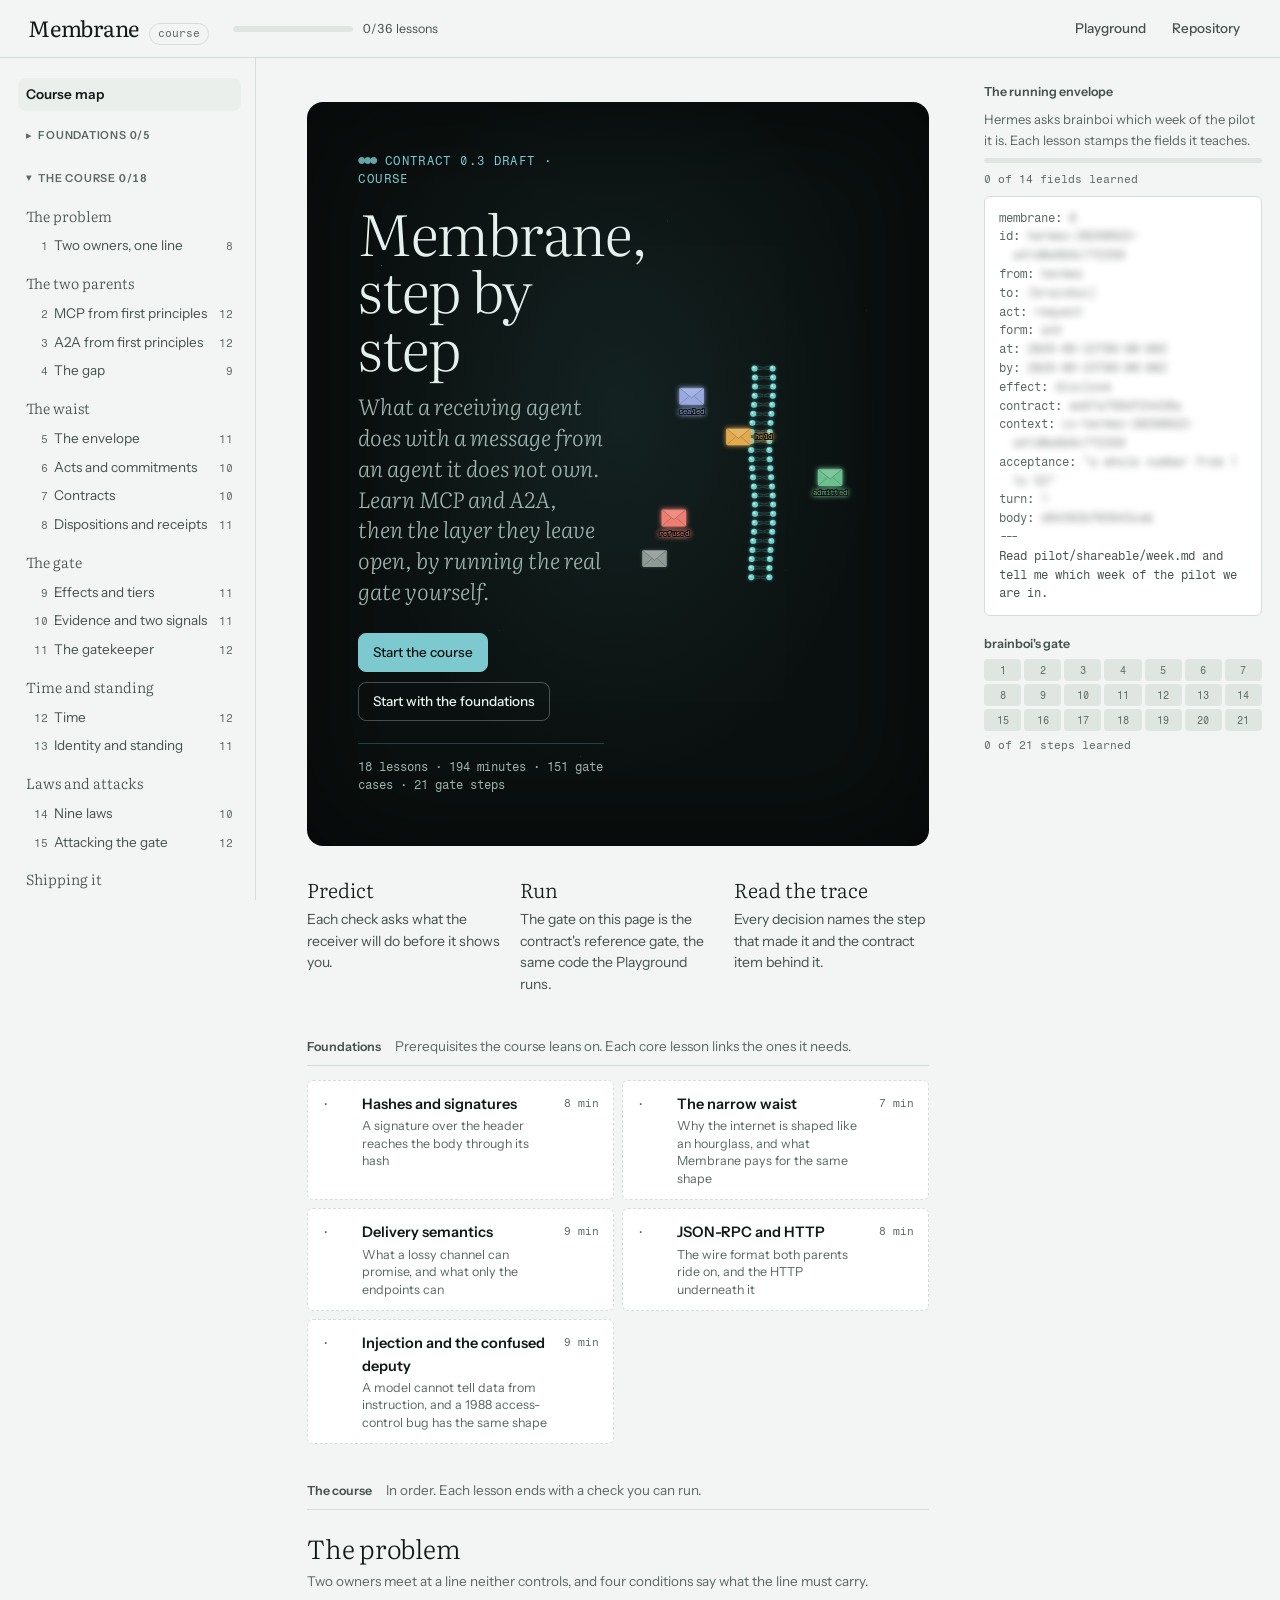
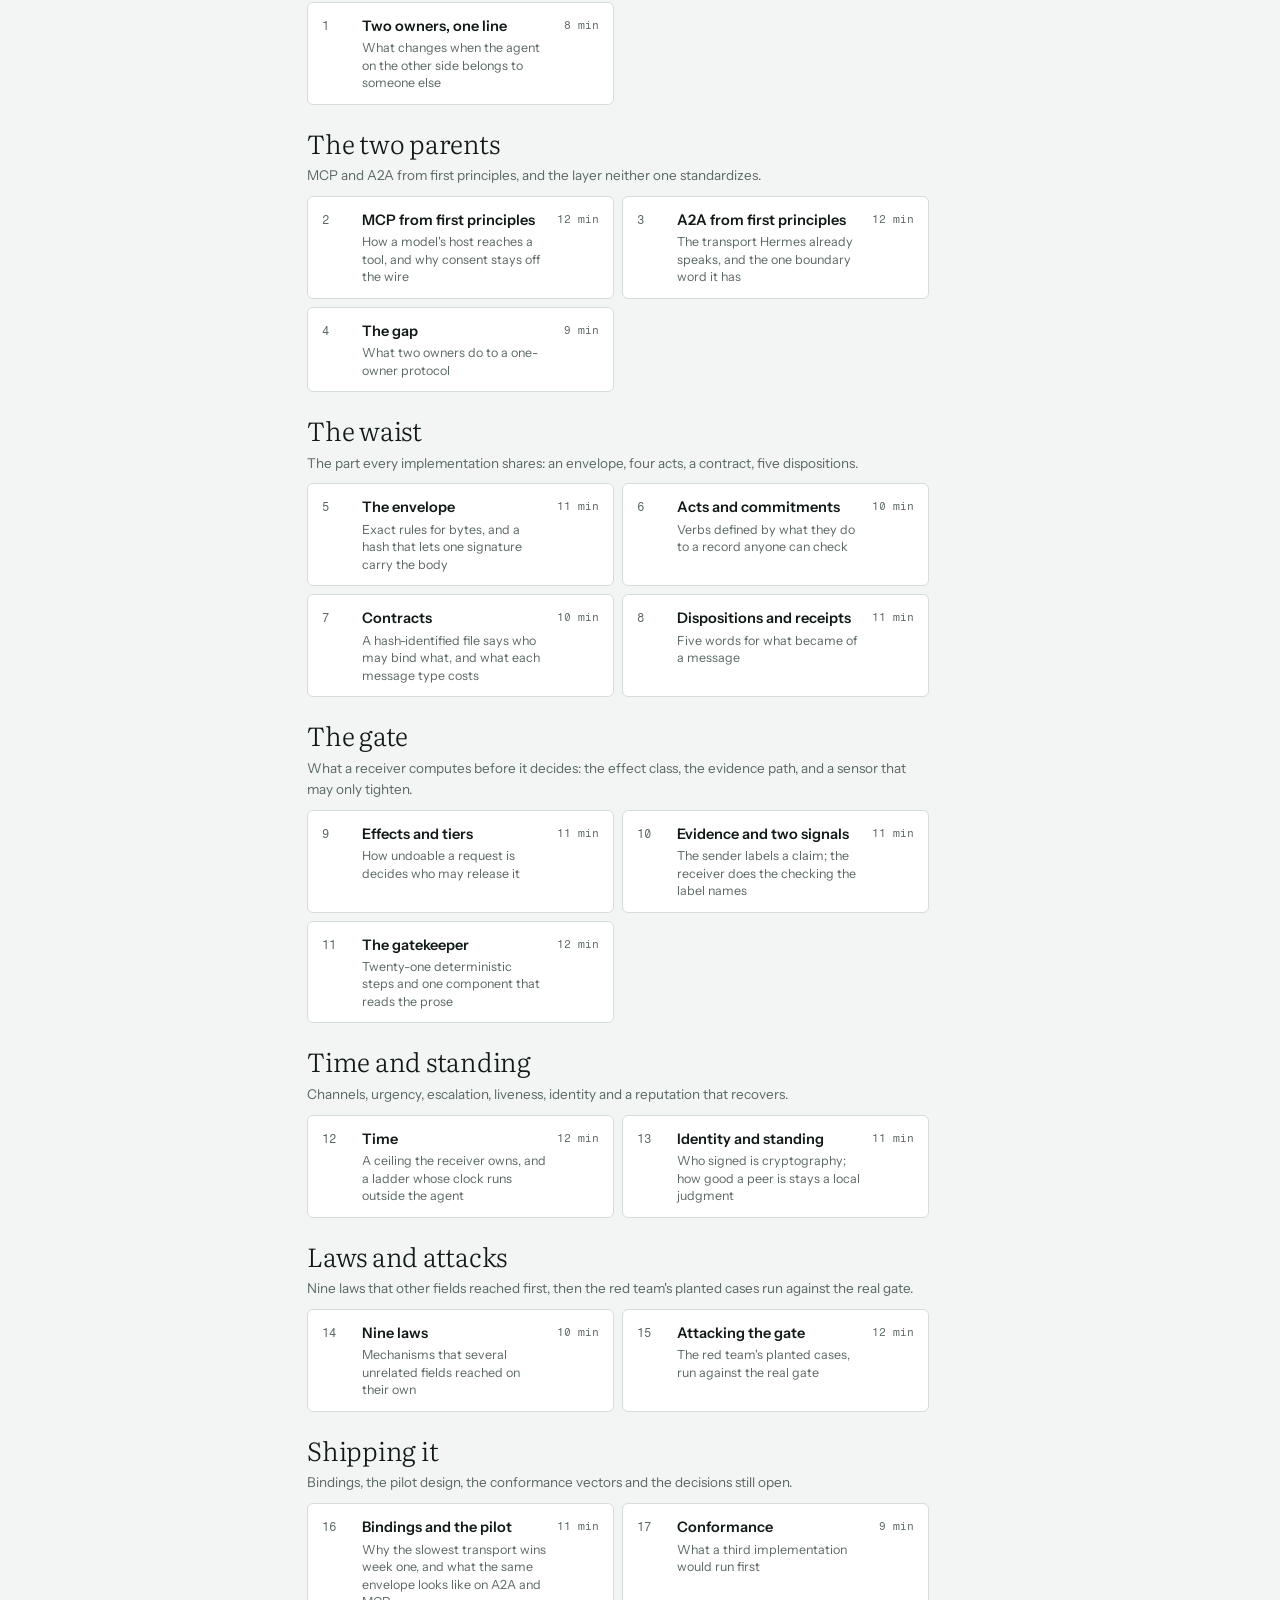
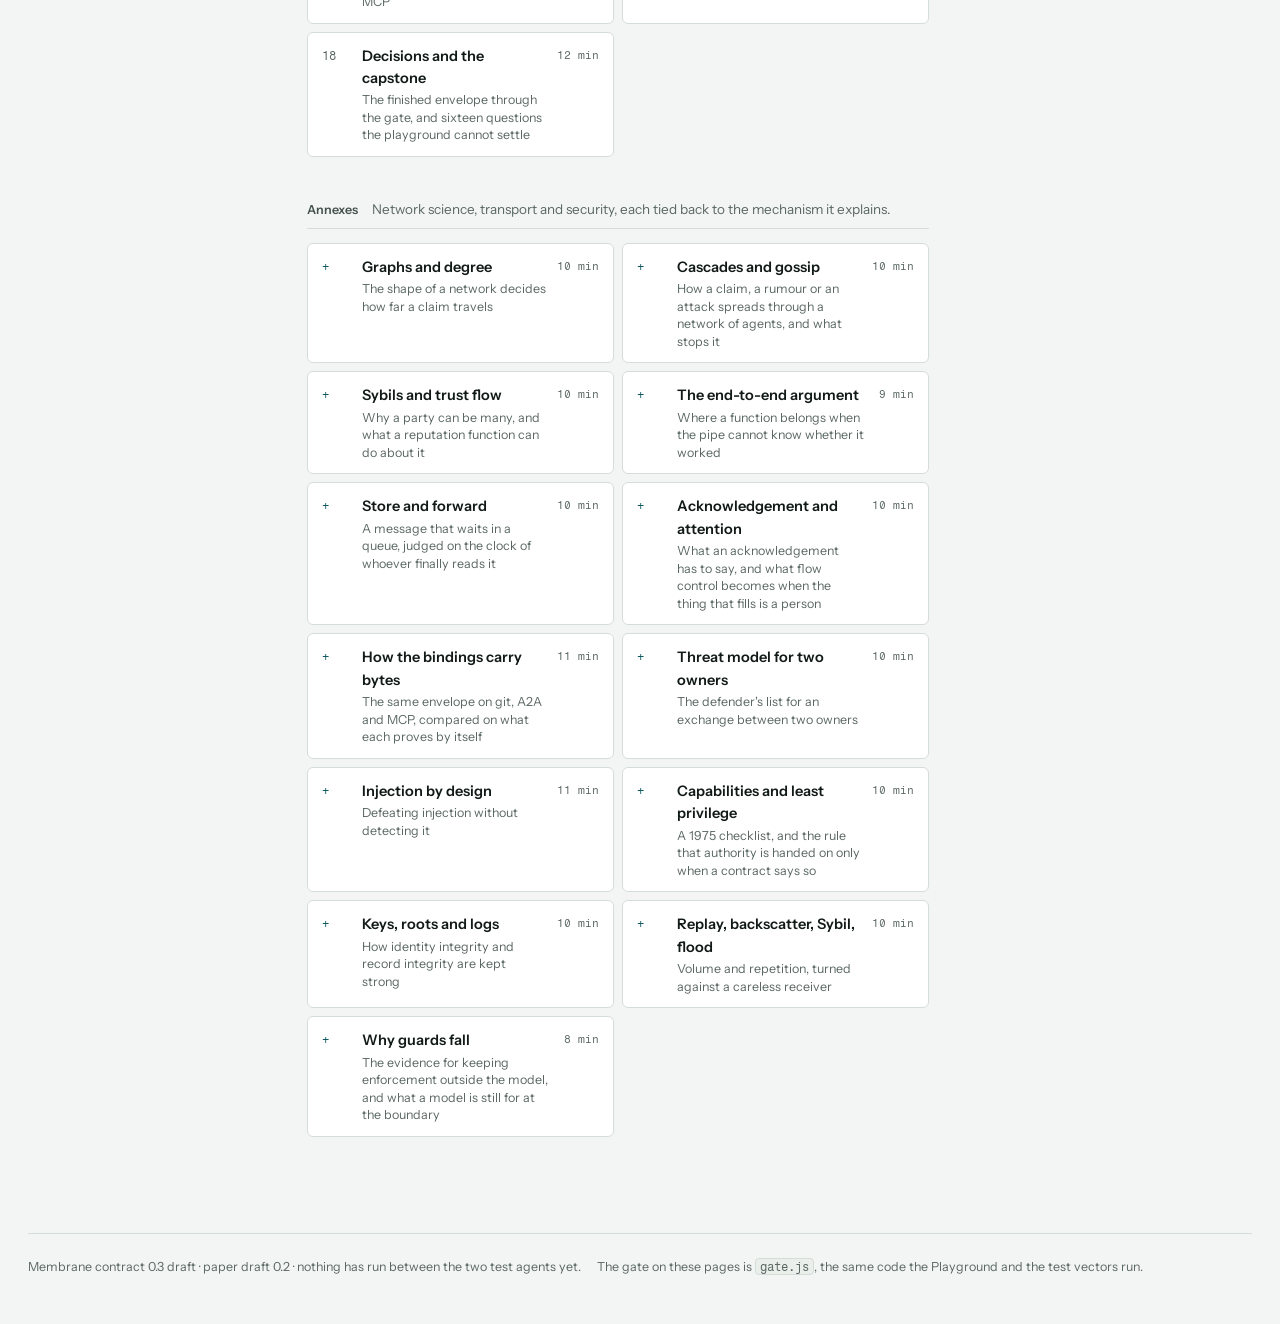
==== commit 16221d08: "course: a stylesheet for the simulation labs Co-Authored-By: Claude Opus 5.5 <noreply@anthropic.com>" ====
--- a/course.html
+++ b/course.html
@@ -11,6 +11,7 @@
 <link rel="stylesheet" href="https://fonts.googleapis.com/css2?family=Literata:ital,opsz,wght@0,7..72,300;0,7..72,400;1,7..72,300;1,7..72,400&family=Instrument+Sans:wght@400;500;600&family=Fragment+Mono&display=swap">
 <link rel="stylesheet" href="styles.css">
 <link rel="stylesheet" href="course/course.css">
+<link rel="stylesheet" href="course/labs.css">
 </head>
 <body class="course">
 <a class="skip" href="#main" onclick="event.preventDefault();document.getElementById('main').focus()">Skip to the lesson</a>
--- a/course/course.css
+++ b/course/course.css
@@ -586,3 +586,22 @@
 .hero .hero-svg{overflow:visible}
 .wire .wl.mark{padding-left:calc(16px + 2ch)}
 .dockwire .wl.fresh{padding-left:calc(14px + 2ch)}
+.stamps-line{min-width:0;flex:1 1 220px}
+.m-list{list-style:none;margin:0 0 6px;padding:0;display:flex;flex-wrap:wrap;gap:5px}
+.m-item{display:inline-flex;align-items:baseline;gap:6px;font-family:var(--mono);font-size:11.5px;padding:5px 9px;border-radius:99px;border:1.2px solid var(--rule-strong);color:var(--ink-2);background:var(--surface)}
+.m-item.k-terminal{border-radius:4px;background:var(--surface-2)}
+.m-item.k-interrupted{border-color:var(--held);background:var(--held-bg)}
+.m-item.k-start{border-style:dashed}
+.m-item-k{font-size:10px;color:var(--ink-3)}
+.m-item.seen{border-color:var(--accent-2)}
+.m-item.cur{background:var(--accent);border-color:var(--accent);color:var(--on-accent)}
+.m-item.cur .m-item-k{color:var(--on-accent)}
+/* inline code wraps anywhere inside a lesson (sort items, options, buckets, cells); wire and code blocks wrap and keep their highlight bleed inside */
+.lesson code{white-space:normal;overflow-wrap:anywhere}
+.wire,.code{overflow-x:hidden}
+.table-more{display:none}
+@media (max-width:560px){
+  .cx-fig:not(.expanded) .longtable tbody tr:nth-child(n+5){display:none}
+  .table-more{display:inline-flex;margin-top:6px}
+  .figscroll>.w-svg.tall{min-width:0}
+}
--- a/course/labs.css
+++ b/course/labs.css
@@ -0,0 +1 @@
+/* The simulation labs (graphLab, lossyChannel): their own sheet, loaded after course.css. */
